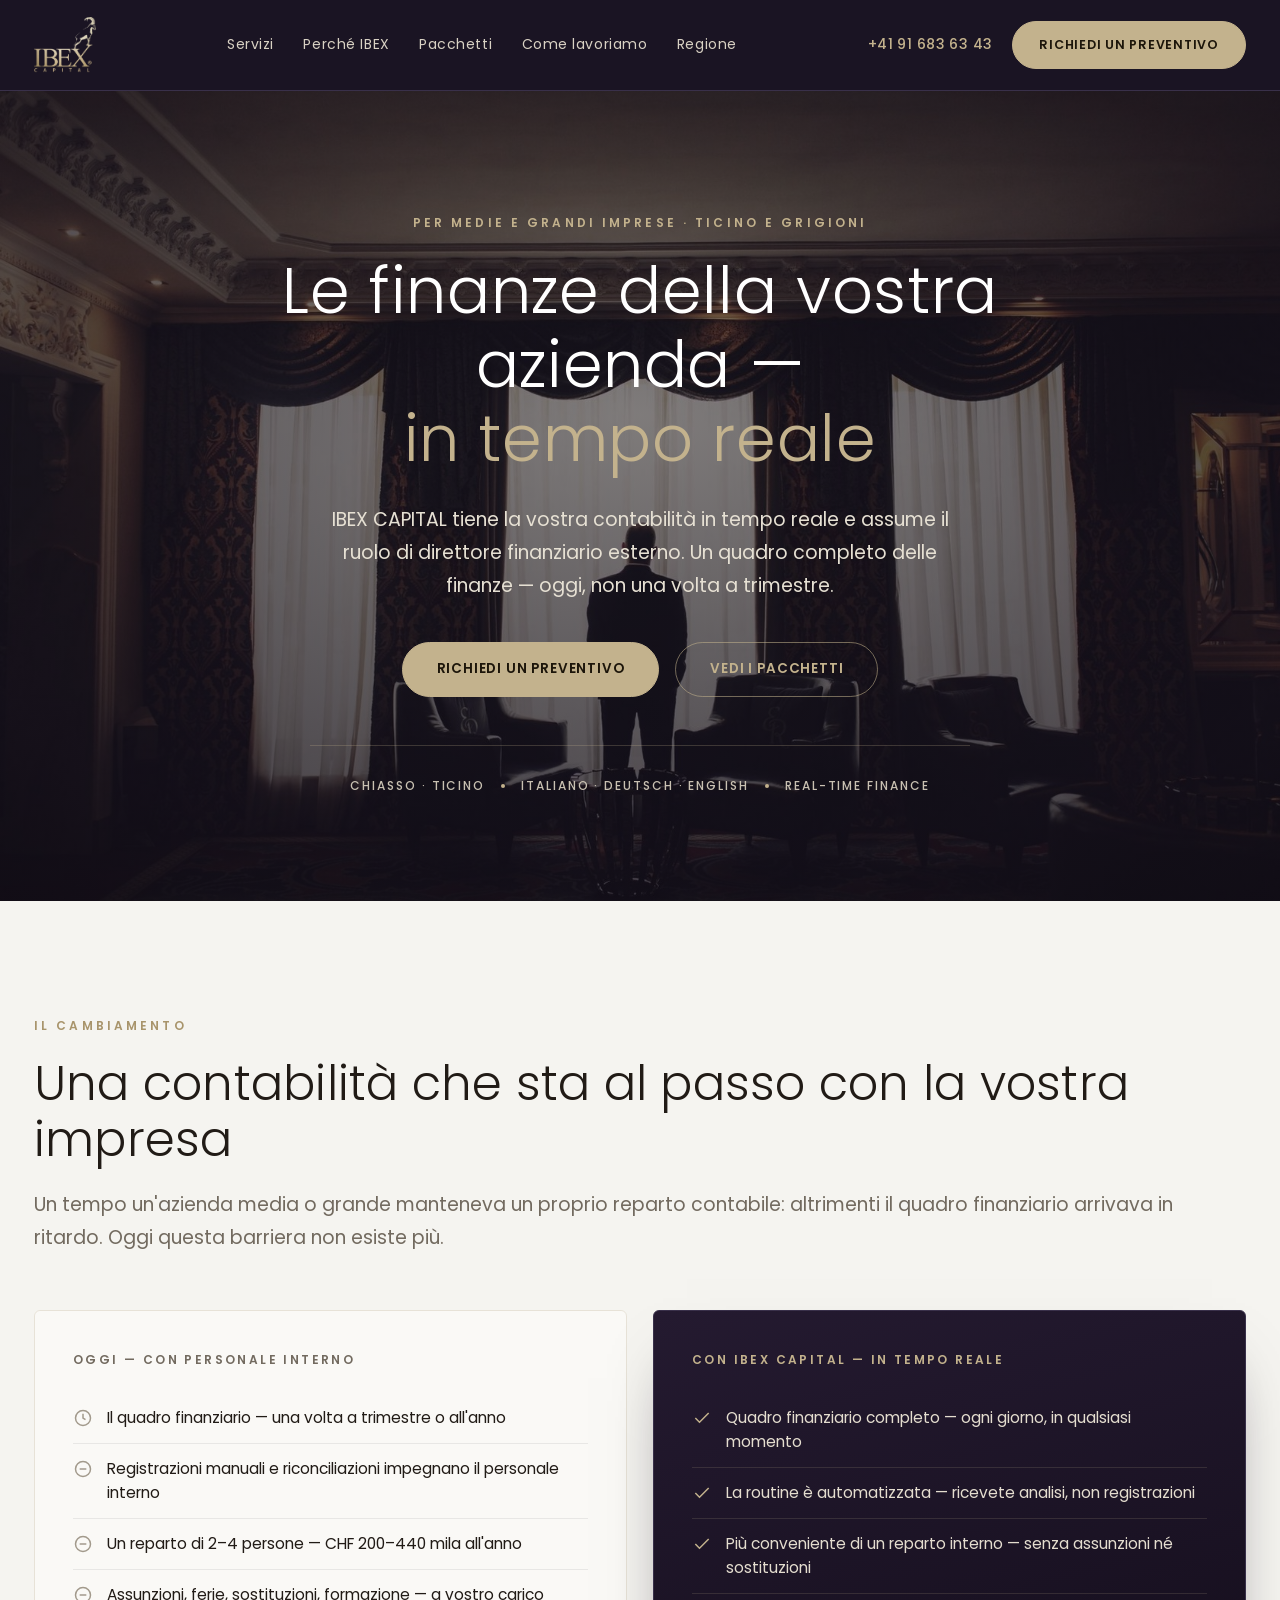
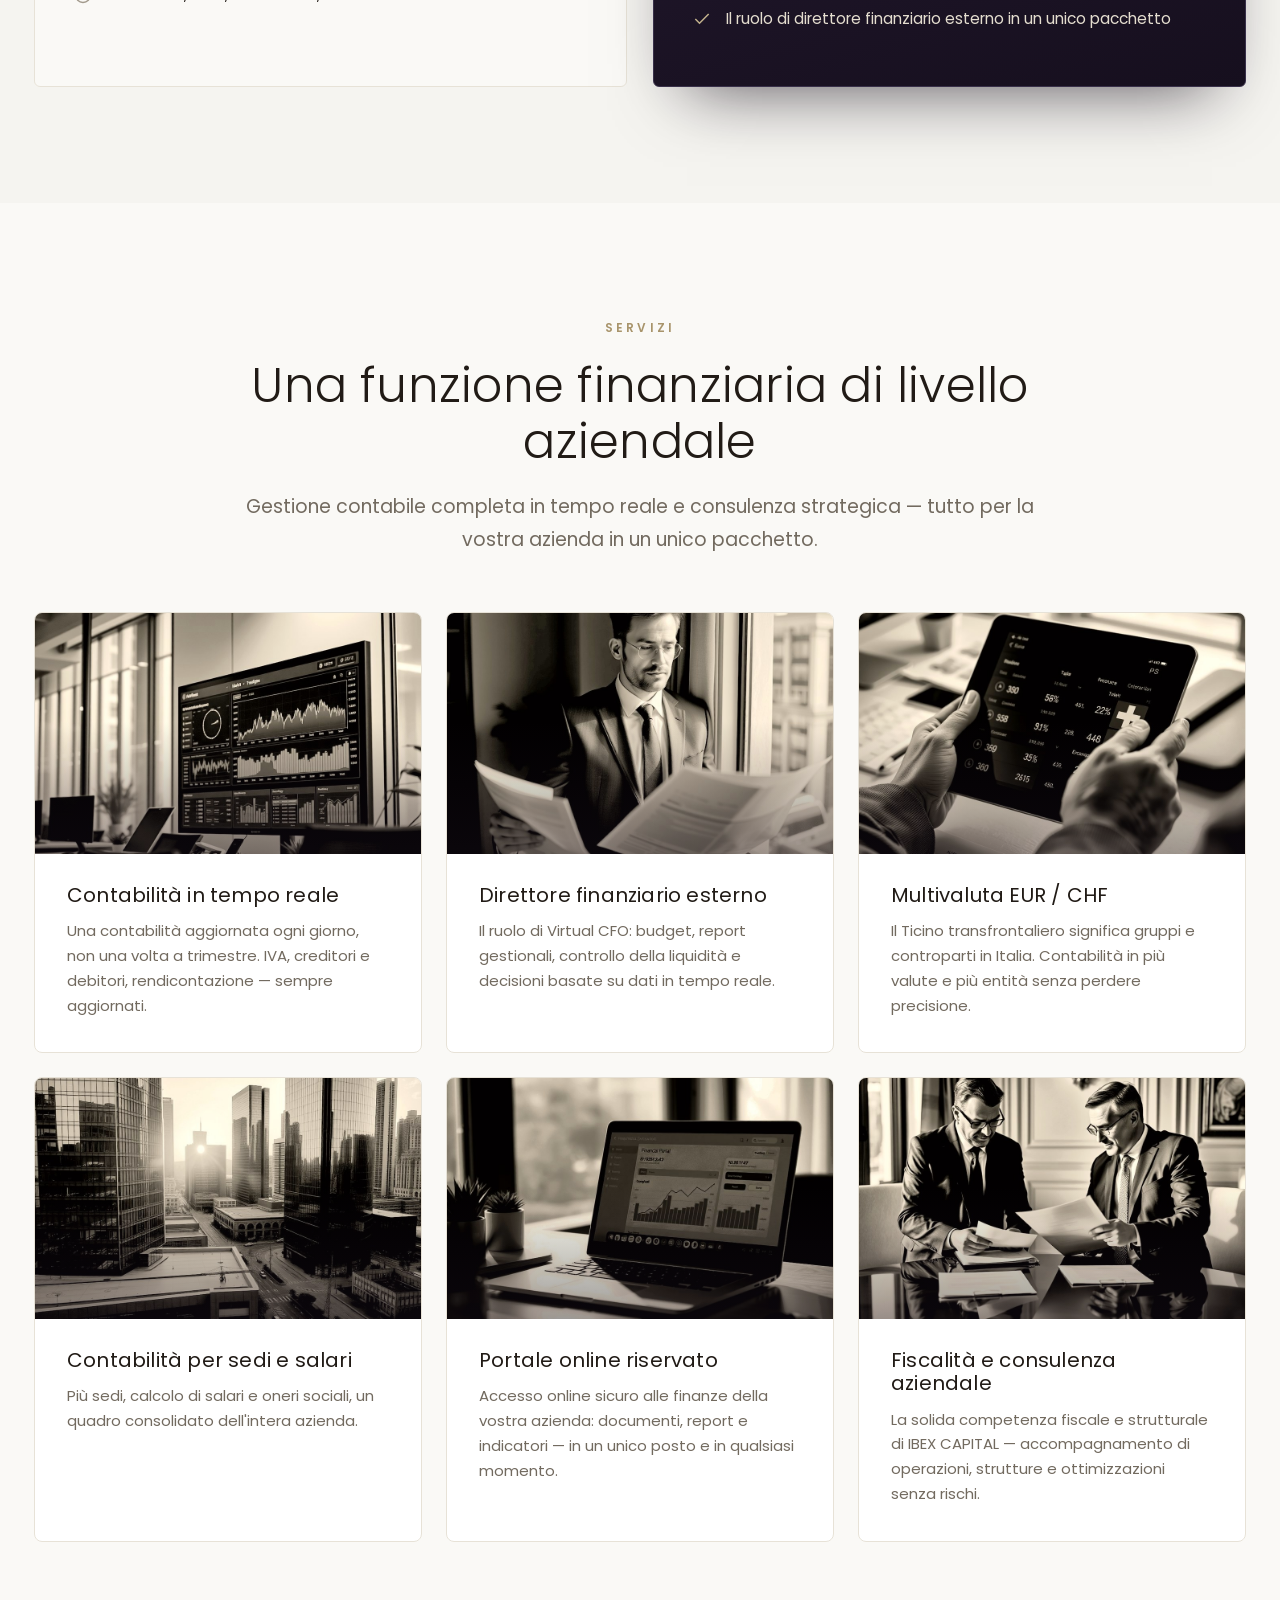
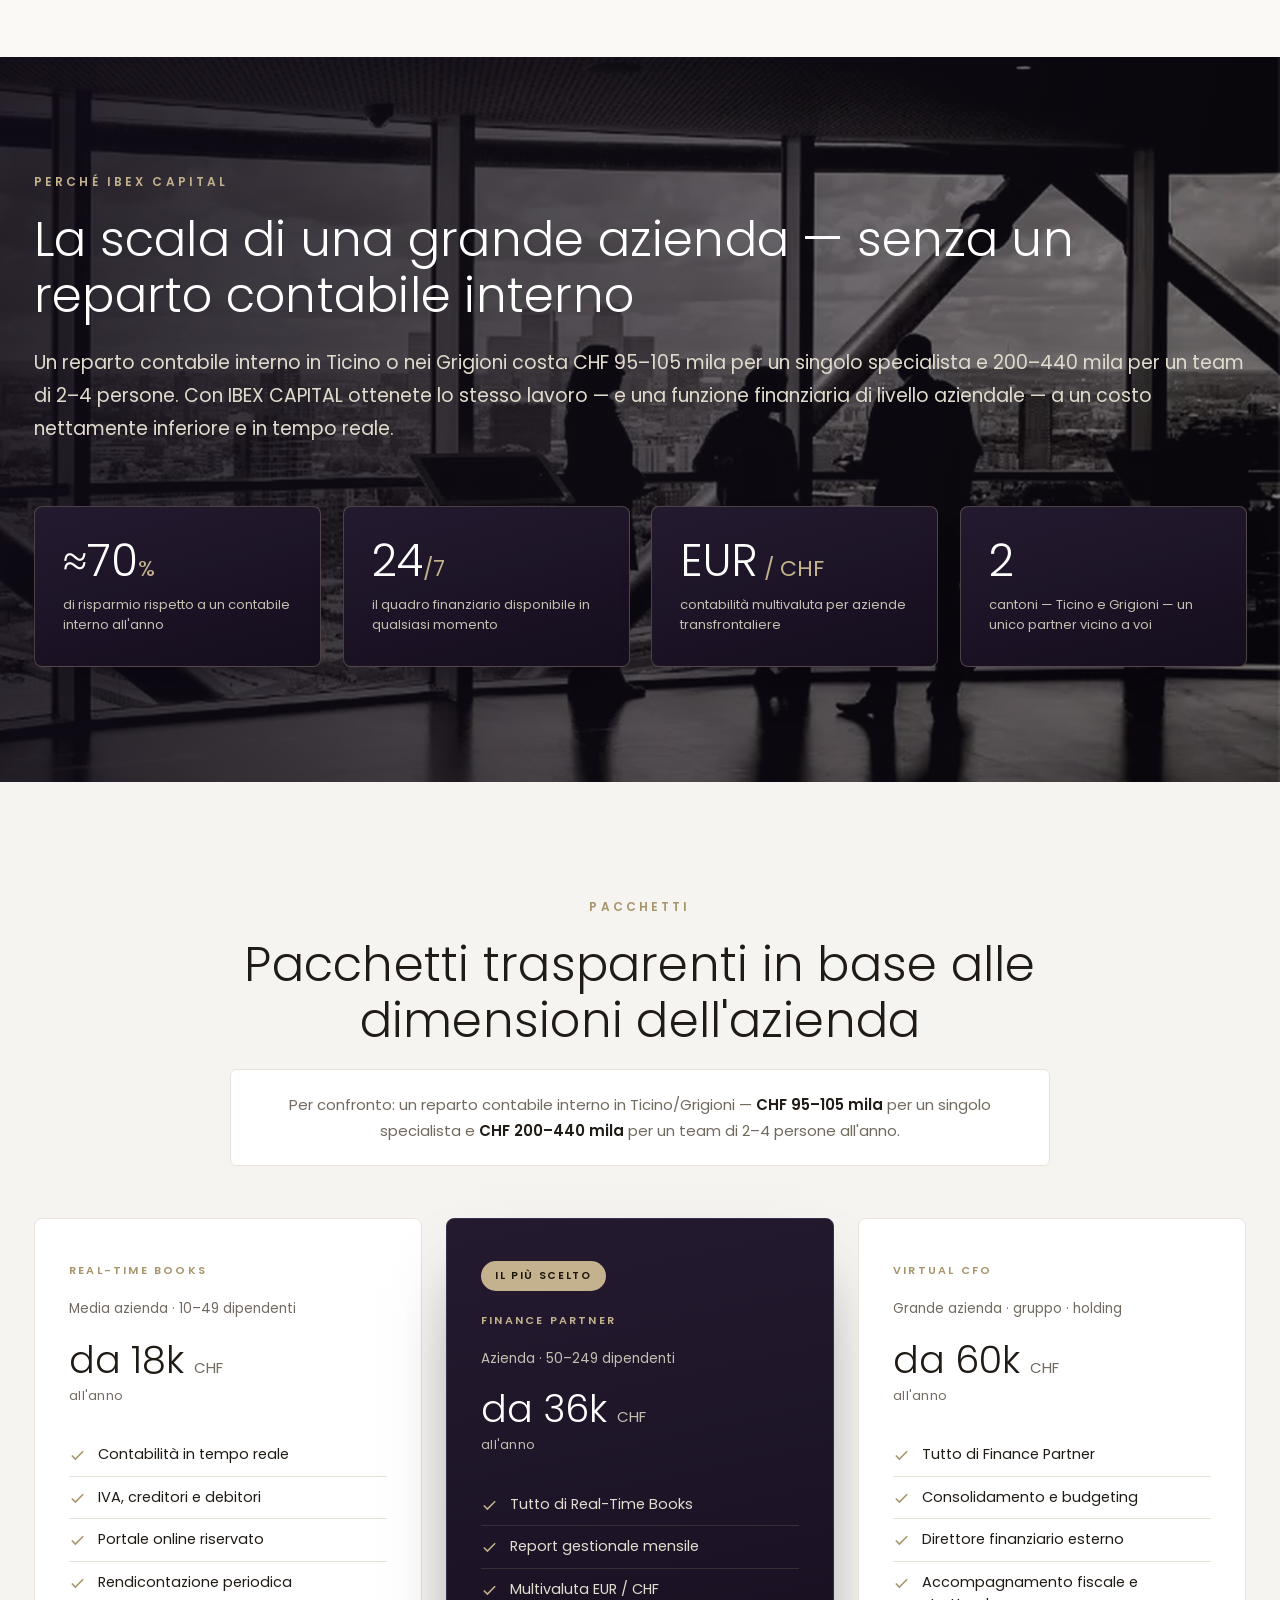
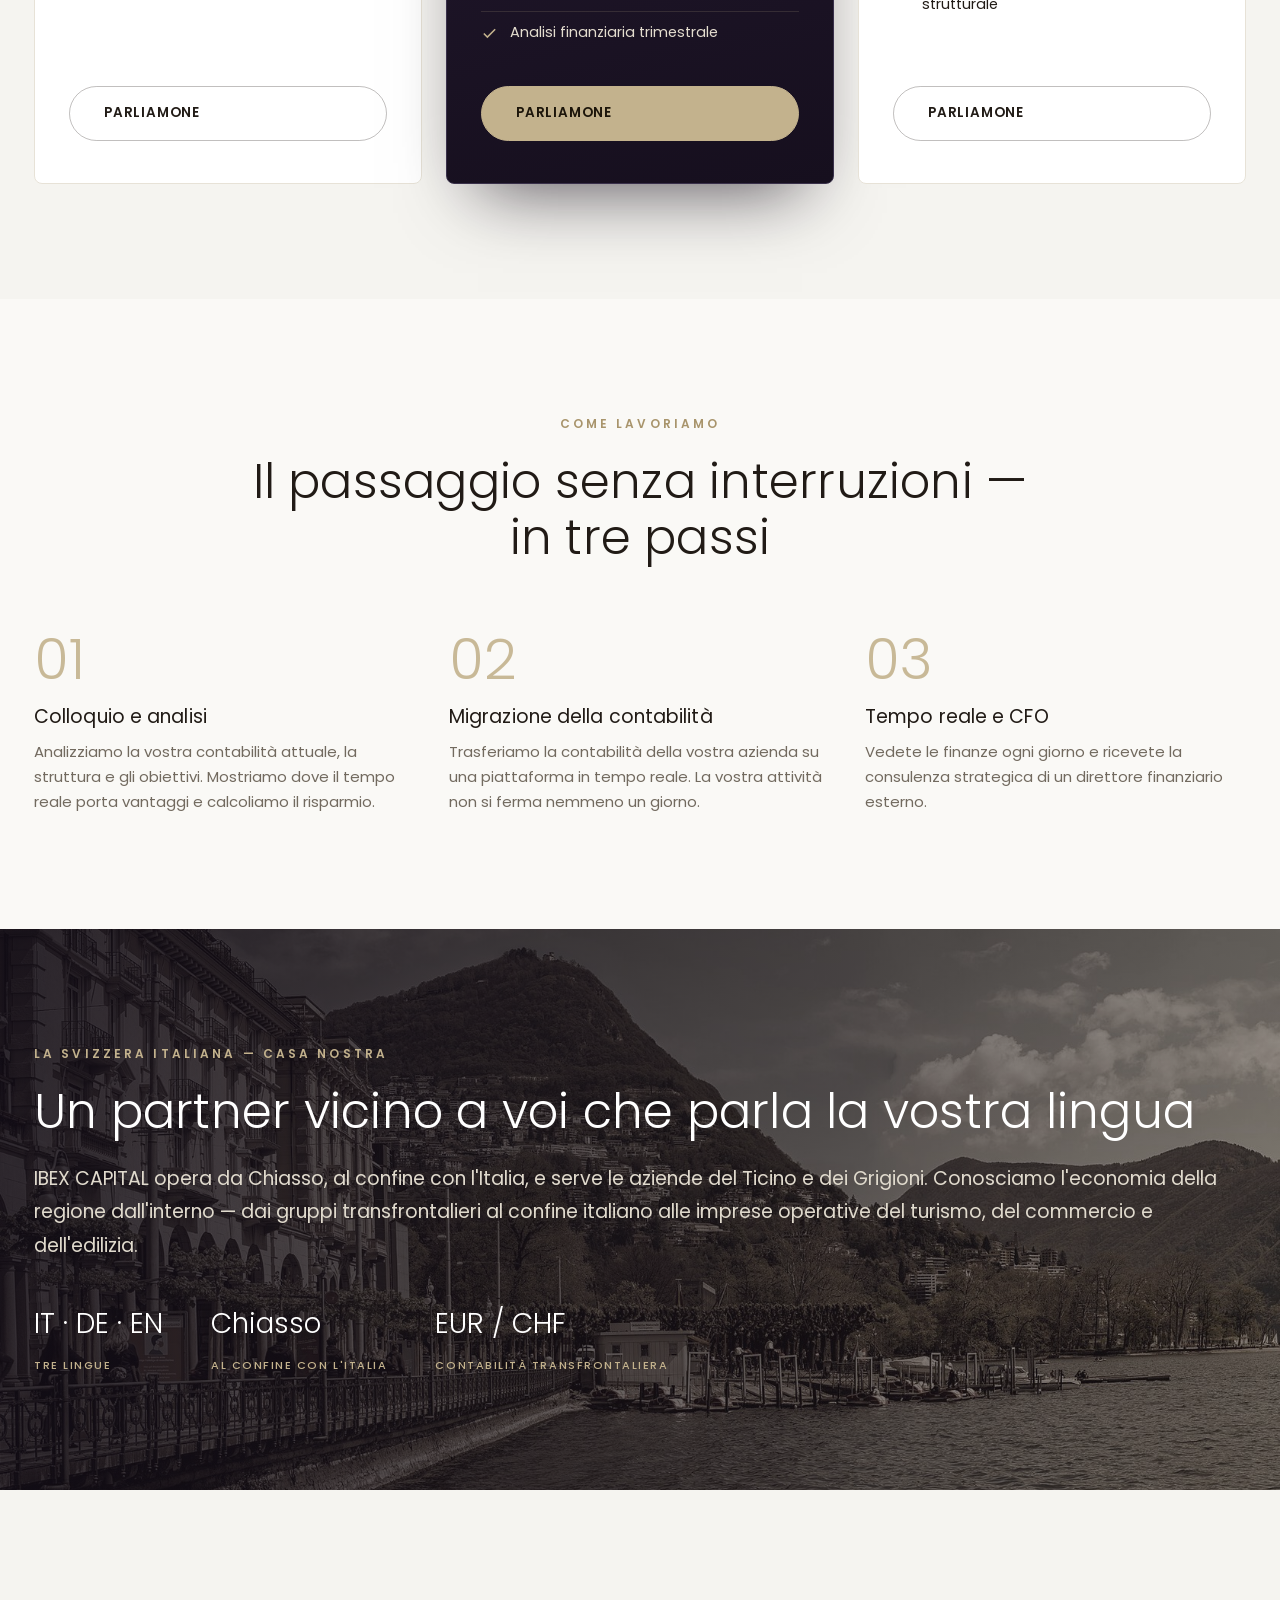
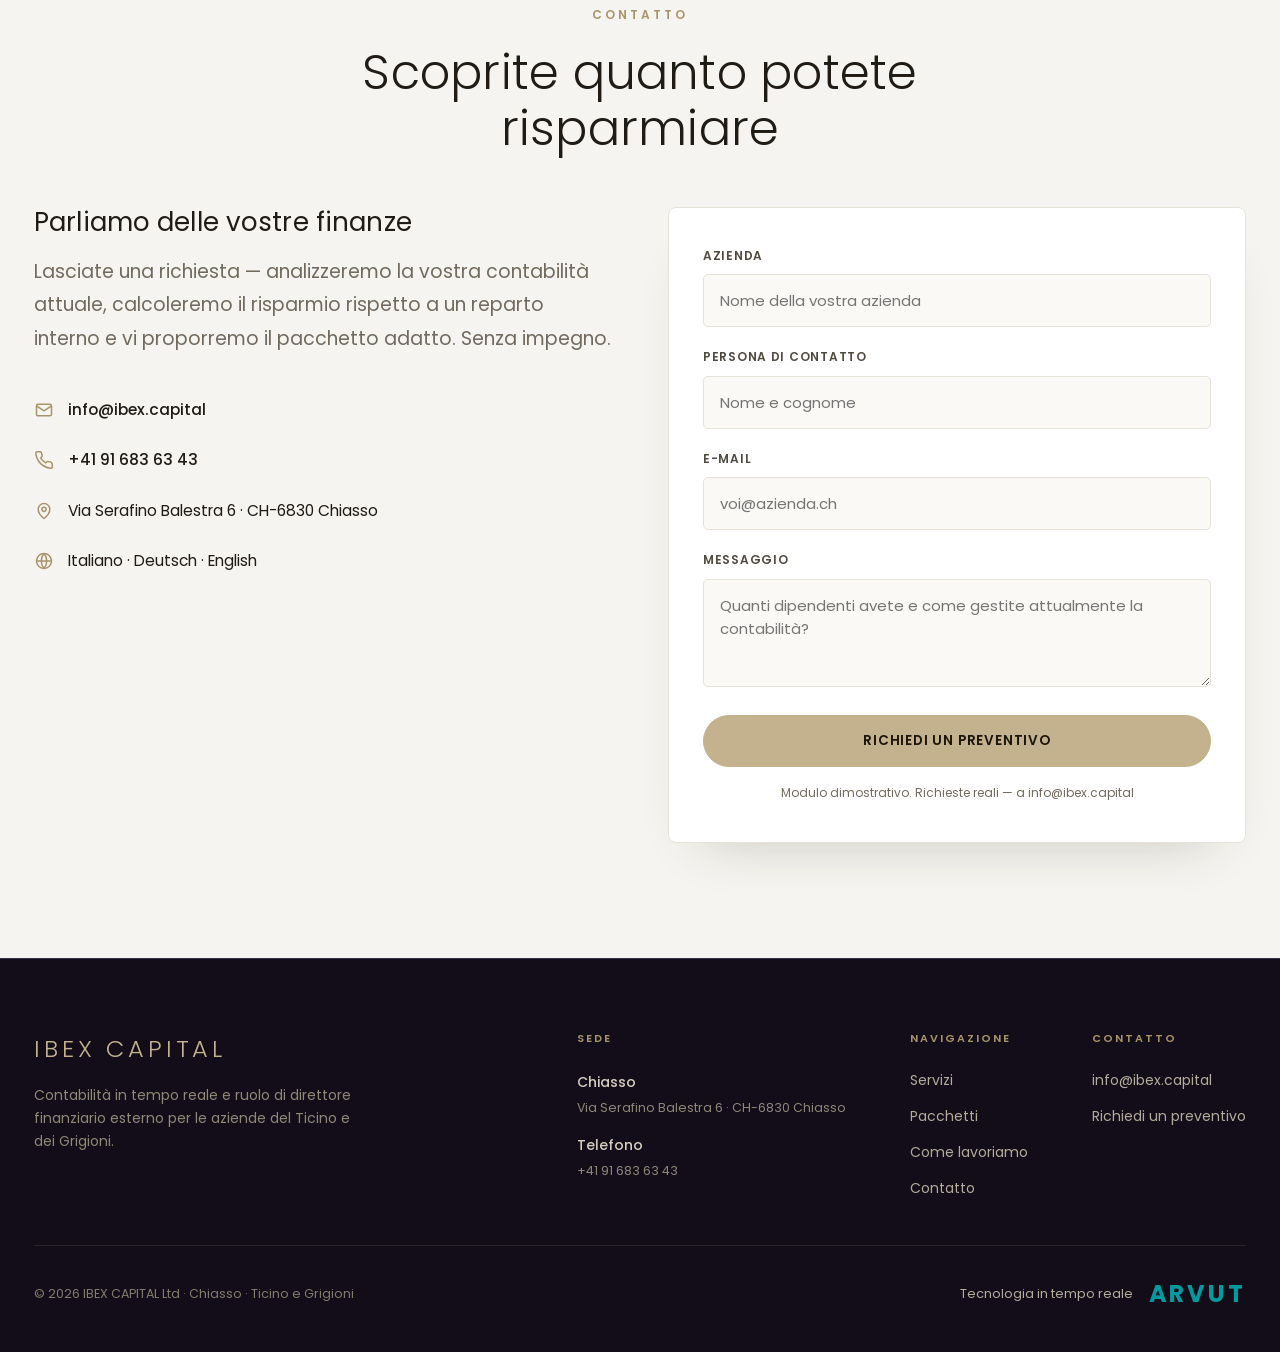
==== index-it.html @ e1a38ab7 "Solid aubergine stat cards; Italian version (Poppins) as production root" ====
<!DOCTYPE html>
<html lang="it">
<head>
<meta charset="UTF-8">
<meta name="viewport" content="width=device-width, initial-scale=1">
<title>IBEX CAPITAL — Le finanze della vostra azienda in tempo reale · Ticino e Grigioni</title>
<meta name="description" content="IBEX CAPITAL tiene la contabilità della vostra azienda in tempo reale e assume il ruolo di direttore finanziario esterno. Chiasso · Ticino e Grigioni.">
<link rel="stylesheet" href="fonts/fonts.css">
<style>
:root{
  --dark:#1a1423; --dark2:#120d18; --panel:#241a30;
  --gold:#c3b28d; --gold-lt:#dccbaa; --gold-dk:#a8946b;
  --cream:#f5f4f0; --paper:#faf9f6; --white:#ffffff;
  --ink:#211b16; --muted:#726a5f; --line:#e7e2d7; --line-dk:#39304a;
  --arvut:#009b9f;
  --sans:'Poppins',-apple-system,BlinkMacSystemFont,'Segoe UI',sans-serif;
  --head:'Poppins',Georgia,serif;
}
*{box-sizing:border-box;}
html{scroll-behavior:smooth;}
body{margin:0;font-family:var(--sans);color:var(--ink);background:var(--white);
  font-size:17px;line-height:1.7;font-weight:400;-webkit-font-smoothing:antialiased;text-rendering:optimizeLegibility;}
h1,h2,h3{font-family:var(--head);font-weight:300;line-height:1.16;margin:0;letter-spacing:.005em;}
p{margin:0;}
a{color:inherit;text-decoration:none;}
img,svg{display:block;max-width:100%;}
.wrap{max-width:1320px;margin:0 auto;padding:0 clamp(18px,3.2vw,34px);}
.eyebrow{font-family:var(--sans);font-weight:600;font-size:12px;letter-spacing:.26em;
  text-transform:uppercase;color:var(--gold-dk);margin-bottom:20px;}
.eyebrow.light{color:var(--gold);}
.lead{font-size:clamp(16.5px,2vw,19px);color:var(--muted);line-height:1.75;font-weight:400;}
section{position:relative;}
.sec{padding:clamp(66px,9vw,124px) 0;}

/* buttons — pill, gold */
.btn{display:inline-flex;align-items:center;gap:9px;font-family:var(--sans);font-weight:600;
  font-size:13.5px;letter-spacing:.06em;text-transform:uppercase;padding:15px 34px;border-radius:999px;
  transition:transform .25s,background .25s,color .25s,border-color .25s;cursor:pointer;
  border:1px solid transparent;white-space:nowrap;}
.btn-gold{background:var(--gold);color:#1c150a;border-color:var(--gold);}
.btn-gold:hover{background:var(--gold-lt);border-color:var(--gold-lt);color:#1c150a;transform:translateY(-2px);}
.btn-ghost{background:transparent;color:var(--gold);border-color:rgba(195,178,141,.55);}
.btn-ghost:hover{background:rgba(195,178,141,.12);border-color:var(--gold);color:var(--gold-lt);}
.btn-out{background:transparent;color:var(--ink);border-color:rgba(33,27,22,.28);}
.btn-out:hover{background:var(--ink);color:var(--gold-lt);border-color:var(--ink);transform:translateY(-2px);}

/* ── nav (dark) ── */
.nav{background:var(--dark);position:sticky;top:0;z-index:40;border-bottom:1px solid var(--line-dk);}
.nav-in{height:90px;display:flex;align-items:center;justify-content:space-between;gap:24px;}
.brandlogo{display:flex;align-items:center;gap:14px;}
.brandlogo img{height:56px;width:auto;}
.navlinks{display:flex;align-items:center;gap:clamp(16px,2.3vw,34px);}
.navlinks a{color:#d9d2c4;font-weight:400;font-size:14px;letter-spacing:.04em;transition:color .2s;}
.navlinks a:hover{color:var(--gold);}
.nav-right{display:flex;align-items:center;gap:20px;}
.nav-phone{color:var(--gold);font-size:14px;font-weight:500;letter-spacing:.03em;white-space:nowrap;}
.cta-nav{padding:12px 26px;font-size:12.5px;}

/* ── hero ── */
.hero{position:relative;min-height:calc(100svh - 90px);display:flex;align-items:center;
  overflow:hidden;background:var(--dark);padding:12vh 0 10vh;text-align:center;}
.hero .bg{position:absolute;inset:0;width:100%;height:100%;object-fit:cover;object-position:50% 42%;}
.hero .veil{position:absolute;inset:0;
  background:radial-gradient(120% 100% at 50% 40%,rgba(18,13,24,.5) 0%,rgba(18,13,24,.74) 55%,rgba(12,9,16,.9) 100%);}
.hero .wrap{position:relative;z-index:2;width:100%;}
.hero-in{max-width:820px;margin:0 auto;color:#fff;}
.hero h1{font-size:clamp(34px,5.8vw,64px);color:#fff;margin-bottom:26px;font-weight:300;letter-spacing:.01em;}
.hero h1 em{font-style:normal;color:var(--gold);}
.hero .lead{color:#e6e0d3;max-width:640px;margin:0 auto 40px;font-size:clamp(16px,1.9vw,19px);}
.hero-cta{display:flex;gap:16px;flex-wrap:wrap;margin-bottom:48px;justify-content:center;}
.trust{display:flex;align-items:center;justify-content:center;gap:16px;flex-wrap:wrap;
  padding-top:30px;border-top:1px solid rgba(195,178,141,.24);max-width:660px;margin:0 auto;}
.trust span{font-size:12px;letter-spacing:.16em;text-transform:uppercase;color:#c9c1b2;font-weight:500;}
.trust .dot{width:4px;height:4px;border-radius:50%;background:var(--gold);}

/* ── section heading ── */
.shead{max-width:none;margin-bottom:14px;}
.shead h2{font-size:clamp(28px,4.2vw,48px);margin-bottom:20px;}
.shead .lead{max-width:none;}
.center{max-width:820px;margin-left:auto;margin-right:auto;text-align:center;}

/* ── shift ── */
.bg-cream{background:var(--cream);}
.shift-grid{display:grid;grid-template-columns:1fr 1fr;gap:26px;margin-top:56px;}
.shift-card{padding:42px 38px;border-radius:6px;border:1px solid var(--line);background:var(--white);}
.shift-card.now{background:var(--paper);}
.shift-card.ibx{background:linear-gradient(165deg,#241a30,#160f1e);border:1px solid var(--line-dk);color:#fff;
  box-shadow:0 34px 66px -34px rgba(15,9,22,.7);}
.shift-card h3{font-size:12px;font-family:var(--sans);font-weight:600;letter-spacing:.2em;
  text-transform:uppercase;margin-bottom:26px;}
.shift-card.now h3{color:var(--muted);}
.shift-card.ibx h3{color:var(--gold);}
.shift-list{list-style:none;padding:0;margin:0;}
.shift-list li{display:flex;gap:14px;padding:13px 0;font-size:15.5px;line-height:1.55;align-items:flex-start;font-weight:400;}
.shift-list li+li{border-top:1px solid rgba(0,0,0,.07);}
.shift-card.ibx .shift-list li+li{border-top:1px solid rgba(195,178,141,.16);}
.shift-card.ibx li{color:#e4ddcf;}
.ic{flex:none;width:20px;height:20px;margin-top:2px;}

/* ── services ── */
.bg-paper{background:var(--paper);}
.svc-grid{display:grid;grid-template-columns:repeat(3,1fr);gap:24px;margin-top:56px;}
.svc{background:#fff;border:1px solid var(--line);border-radius:8px;overflow:hidden;
  transition:transform .35s,box-shadow .35s,border-color .35s;}
.svc:hover{transform:translateY(-6px);box-shadow:0 28px 54px -30px rgba(60,48,30,.32);border-color:var(--gold);}
.svc-img{position:relative;aspect-ratio:16/10;overflow:hidden;}
.svc-img img{width:100%;height:100%;object-fit:cover;transition:transform .55s ease;}
.svc:hover .svc-img img{transform:scale(1.05);}
.svc-img::after{content:"";position:absolute;inset:0;
  background:linear-gradient(180deg,rgba(22,15,26,0) 45%,rgba(22,15,26,.42));}
.svc-body{padding:30px 32px 34px;}
.svc h3{font-size:20px;margin-bottom:12px;font-weight:400;letter-spacing:.01em;}
.svc p{font-size:15px;color:var(--muted);line-height:1.65;}

/* ── dark photo band ── */
.bgblock{position:relative;color:#fff;overflow:hidden;background:var(--dark);}
.bgblock .bgimg{position:absolute;inset:0;width:100%;height:100%;object-fit:cover;}
.bgblock .veil{position:absolute;inset:0;}
.bgblock .wrap{position:relative;z-index:2;}
.bgblock h2{color:#fff;font-size:clamp(28px,4.2vw,48px);max-width:none;margin-bottom:22px;font-weight:300;}
.bgblock .lead{color:#e0dacd;max-width:none;}
.band-veil{background:linear-gradient(105deg,rgba(16,11,22,.9) 0%,rgba(18,13,24,.72) 44%,rgba(20,14,28,.4) 100%);}
.ticino-veil{background:linear-gradient(105deg,rgba(16,11,22,.86) 0%,rgba(18,13,24,.6) 48%,rgba(20,14,28,.3) 100%);}
.stats{display:grid;grid-template-columns:repeat(4,1fr);gap:22px;margin-top:60px;}
.stat{padding:32px 28px;border-radius:8px;background:linear-gradient(165deg,#241a30,#150e1d);
  border:1px solid rgba(195,178,141,.3);box-shadow:0 26px 50px -30px rgba(8,4,14,.85);}
.stat .n{font-family:var(--head);font-weight:300;font-size:clamp(30px,3.6vw,44px);color:#fff;
  line-height:1;margin-bottom:12px;}
.stat .n small{font-size:.5em;color:var(--gold);font-weight:400;}
.stat .t{font-size:13px;color:#c6bfb1;line-height:1.5;}

/* ── pricing ── */
.price-anchor{max-width:820px;margin:0 auto 52px;text-align:center;font-size:15px;color:var(--muted);
  background:#fff;border:1px solid var(--line);border-radius:6px;padding:22px 30px;}
.price-anchor b{color:var(--ink);font-weight:600;}
.price-grid{display:grid;grid-template-columns:repeat(3,1fr);gap:24px;}
.tier{background:#fff;border:1px solid var(--line);border-radius:8px;padding:42px 34px;display:flex;
  flex-direction:column;transition:transform .35s,box-shadow .35s;}
.tier:hover{transform:translateY(-6px);box-shadow:0 32px 60px -32px rgba(60,48,30,.34);}
.tier.feat{background:linear-gradient(168deg,#241a30,#160f1e);color:#fff;border:1px solid var(--line-dk);
  box-shadow:0 36px 70px -32px rgba(15,9,22,.7);}
.tier .tag{font-family:var(--sans);font-weight:600;font-size:11px;letter-spacing:.2em;text-transform:uppercase;
  color:var(--gold-dk);margin-bottom:18px;}
.tier.feat .tag{color:var(--gold);}
.tier .who{font-size:13.5px;color:var(--muted);margin-bottom:20px;}
.tier.feat .who{color:#c6bfb1;}
.tier .price{font-family:var(--head);font-weight:300;font-size:38px;line-height:1;margin-bottom:6px;}
.tier .price small{font-size:15px;color:var(--muted);font-weight:400;}
.tier.feat .price small{color:#c6bfb1;}
.tier .per{font-size:12.5px;color:var(--muted);margin-bottom:28px;letter-spacing:.02em;}
.tier.feat .per{color:#c6bfb1;}
.tier ul{list-style:none;padding:0;margin:0 0 32px;flex:1;}
.tier li{display:flex;gap:12px;font-size:14.5px;padding:10px 0;line-height:1.5;align-items:flex-start;
  border-top:1px solid var(--line);font-weight:400;}
.tier.feat li{border-top:1px solid rgba(195,178,141,.16);color:#e4ddcf;}
.tier li:first-child{border-top:none;}
.tier .chk{flex:none;width:17px;height:17px;margin-top:3px;color:var(--gold-dk);}
.tier.feat .chk{color:var(--gold);}
.ribbon{display:inline-block;align-self:flex-start;font-size:10.5px;font-weight:600;letter-spacing:.16em;
  text-transform:uppercase;background:var(--gold);color:#1c150a;padding:6px 14px;border-radius:999px;margin-bottom:20px;}

/* ── steps ── */
.steps{display:grid;grid-template-columns:repeat(3,1fr);gap:34px;margin-top:56px;}
.step{position:relative;padding-top:10px;}
.step .num{font-family:var(--head);font-weight:300;font-size:56px;color:var(--gold);line-height:1;margin-bottom:18px;opacity:.9;}
.step h3{font-size:19px;margin-bottom:12px;font-weight:400;}
.step p{font-size:15px;color:var(--muted);line-height:1.65;}

/* ── region marks ── */
.pmarks{display:flex;gap:48px;margin-top:38px;flex-wrap:wrap;}
.pmarks div{font-family:var(--head);font-weight:300;font-size:28px;color:#fff;}
.pmarks span{display:block;font-family:var(--sans);font-size:11px;font-weight:500;color:var(--gold);
  letter-spacing:.14em;text-transform:uppercase;margin-top:8px;}

/* ── contact ── */
.contact-grid{display:grid;grid-template-columns:1fr 1fr;gap:56px;margin-top:50px;}
.contact-info h3{font-size:26px;margin-bottom:18px;font-weight:400;}
.contact-info .lead{margin-bottom:30px;}
.cline{display:flex;gap:14px;align-items:center;padding:12px 0;font-size:15.5px;}
.cline svg{width:20px;height:20px;stroke:var(--gold-dk);flex:none;}
.cline a{font-weight:500;}
form{background:#fff;border:1px solid var(--line);border-radius:8px;padding:38px 34px;
  box-shadow:0 26px 54px -36px rgba(60,48,30,.3);}
.field{margin-bottom:20px;}
label{display:block;font-size:12px;font-weight:600;color:#514a40;margin-bottom:8px;letter-spacing:.06em;text-transform:uppercase;}
input,textarea{width:100%;font-family:var(--sans);font-size:15px;padding:14px 16px;border:1px solid var(--line);
  border-radius:5px;background:var(--paper);color:var(--ink);transition:border-color .2s,background .2s;}
input:focus,textarea:focus{outline:none;border-color:var(--gold);background:#fff;}
textarea{resize:vertical;min-height:108px;}
form .btn{width:100%;justify-content:center;}
.formnote{font-size:12px;color:var(--muted);margin-top:16px;text-align:center;}

/* ── footer ── */
footer{background:var(--dark2);color:#a79f90;padding:70px 0 38px;border-top:1px solid var(--line-dk);}
.foot-top{display:flex;justify-content:space-between;gap:44px;flex-wrap:wrap;
  padding-bottom:38px;border-bottom:1px solid rgba(195,178,141,.14);}
.foot-brand .wm{font-family:var(--head);font-weight:300;font-size:24px;color:var(--gold);letter-spacing:.16em;}
.foot-brand p{font-size:14px;color:#8f8879;margin-top:14px;max-width:340px;line-height:1.65;}
.foot-links{display:flex;gap:64px;flex-wrap:wrap;}
.foot-col h4{font-family:var(--sans);font-size:11px;letter-spacing:.18em;text-transform:uppercase;
  color:var(--gold-dk);margin:0 0 16px;font-weight:600;}
.foot-col a{display:block;font-size:14px;color:#b3ab9c;padding:6px 0;transition:color .2s;}
.foot-col a:hover{color:var(--gold);}
.foot-offices .foff{padding:8px 0;}
.foot-offices .foff b{display:block;color:#d6cfc0;font-size:14px;font-weight:500;}
.foot-offices .foff span{display:block;color:#8f8879;font-size:12.5px;margin-top:2px;}
.foot-bot{display:flex;justify-content:space-between;gap:18px 30px;flex-wrap:wrap;align-items:center;padding-top:28px;}
.foot-bot .copy{font-size:12.5px;color:#847d6f;}
.foot-credit{display:flex;align-items:center;gap:16px;}
.foot-credit .lbl{font-size:13px;color:#b3ab9c;}
.foot-credit .arvut-wm{font-family:var(--sans);font-weight:700;font-size:24px;color:var(--arvut);
  letter-spacing:.12em;}

/* ── reveal ── */
.reveal{opacity:0;transform:translateY(26px);
  transition:opacity .8s cubic-bezier(.22,.61,.36,1),transform .8s cubic-bezier(.22,.61,.36,1);
  will-change:opacity,transform;}
.reveal.in{opacity:1;transform:none;}
@media(prefers-reduced-motion:reduce){*{animation:none!important;transition:none!important;}.reveal{opacity:1;transform:none;}}

/* ── responsive ── */
@media(max-width:980px){
  .svc-grid,.price-grid,.steps,.stats{grid-template-columns:1fr 1fr;}
  .contact-grid{grid-template-columns:1fr;gap:38px;}
  .stats{gap:16px;}
}
@media(max-width:760px){
  .navlinks,.nav-phone{display:none;}
  .shift-grid,.svc-grid,.price-grid,.steps,.stats{grid-template-columns:1fr;}
  .hero{padding:9vh 0 10vh;min-height:auto;}
  .pmarks{gap:30px;}
  .tier.feat{order:-1;}
  .brandlogo img{height:48px;}
}
</style>
</head>
<body>

<!-- NAV -->
<header class="nav" id="top">
  <div class="wrap nav-in">
    <a href="#top" class="brandlogo"><img src="assets/ibex-logo.png" alt="IBEX CAPITAL"></a>
    <nav class="navlinks">
      <a href="#servizi">Servizi</a>
      <a href="#perche">Perché IBEX</a>
      <a href="#tariffe">Pacchetti</a>
      <a href="#come">Come lavoriamo</a>
      <a href="#regione">Regione</a>
    </nav>
    <div class="nav-right">
      <span class="nav-phone">+41 91 683 63 43</span>
      <a href="#contatto" class="btn btn-gold cta-nav">Richiedi un preventivo</a>
    </div>
  </div>
</header>

<!-- HERO -->
<section class="hero">
  <img class="bg" src="assets/hero.jpg?v=1" alt="IBEX CAPITAL — Chiasso">
  <div class="veil"></div>
  <div class="wrap">
    <div class="hero-in">
      <p class="eyebrow light">Per medie e grandi imprese · Ticino e Grigioni</p>
      <h1>Le finanze della vostra azienda —<br><em>in tempo reale</em></h1>
      <p class="lead">IBEX CAPITAL tiene la vostra contabilità in tempo reale e assume il ruolo di direttore finanziario esterno. Un quadro completo delle finanze — oggi, non una volta a trimestre.</p>
      <div class="hero-cta">
        <a href="#contatto" class="btn btn-gold">Richiedi un preventivo</a>
        <a href="#tariffe" class="btn btn-ghost">Vedi i pacchetti</a>
      </div>
      <div class="trust">
        <span>Chiasso · Ticino</span><i class="dot"></i>
        <span>Italiano · Deutsch · English</span><i class="dot"></i>
        <span>Real-Time Finance</span>
      </div>
    </div>
  </div>
</section>

<!-- SHIFT -->
<section class="sec bg-cream" id="cambiamento">
  <div class="wrap">
    <div class="shead reveal">
      <p class="eyebrow">Il cambiamento</p>
      <h2>Una contabilità che sta al passo con la vostra impresa</h2>
      <p class="lead">Un tempo un'azienda media o grande manteneva un proprio reparto contabile: altrimenti il quadro finanziario arrivava in ritardo. Oggi questa barriera non esiste più.</p>
    </div>
    <div class="shift-grid">
      <div class="shift-card now reveal">
        <h3>Oggi — con personale interno</h3>
        <ul class="shift-list">
          <li><svg class="ic" viewBox="0 0 24 24" fill="none" stroke="#a29a8c" stroke-width="1.8"><circle cx="12" cy="12" r="9"/><path d="M12 7v5l3 2"/></svg>Il quadro finanziario — una volta a trimestre o all'anno</li>
          <li><svg class="ic" viewBox="0 0 24 24" fill="none" stroke="#a29a8c" stroke-width="1.8"><circle cx="12" cy="12" r="9"/><path d="M8 12h8"/></svg>Registrazioni manuali e riconciliazioni impegnano il personale interno</li>
          <li><svg class="ic" viewBox="0 0 24 24" fill="none" stroke="#a29a8c" stroke-width="1.8"><circle cx="12" cy="12" r="9"/><path d="M8 12h8"/></svg>Un reparto di 2–4 persone — CHF 200–440 mila all'anno</li>
          <li><svg class="ic" viewBox="0 0 24 24" fill="none" stroke="#a29a8c" stroke-width="1.8"><circle cx="12" cy="12" r="9"/><path d="M8 12h8"/></svg>Assunzioni, ferie, sostituzioni, formazione — a vostro carico</li>
        </ul>
      </div>
      <div class="shift-card ibx reveal">
        <h3>Con IBEX CAPITAL — in tempo reale</h3>
        <ul class="shift-list">
          <li><svg class="ic" viewBox="0 0 24 24" fill="none" stroke="#c3b28d" stroke-width="1.8"><path d="M20 6 9 17l-5-5"/></svg>Quadro finanziario completo — ogni giorno, in qualsiasi momento</li>
          <li><svg class="ic" viewBox="0 0 24 24" fill="none" stroke="#c3b28d" stroke-width="1.8"><path d="M20 6 9 17l-5-5"/></svg>La routine è automatizzata — ricevete analisi, non registrazioni</li>
          <li><svg class="ic" viewBox="0 0 24 24" fill="none" stroke="#c3b28d" stroke-width="1.8"><path d="M20 6 9 17l-5-5"/></svg>Più conveniente di un reparto interno — senza assunzioni né sostituzioni</li>
          <li><svg class="ic" viewBox="0 0 24 24" fill="none" stroke="#c3b28d" stroke-width="1.8"><path d="M20 6 9 17l-5-5"/></svg>Il ruolo di direttore finanziario esterno in un unico pacchetto</li>
        </ul>
      </div>
    </div>
  </div>
</section>

<!-- SERVICES -->
<section class="sec bg-paper" id="servizi">
  <div class="wrap">
    <div class="shead center reveal">
      <p class="eyebrow">Servizi</p>
      <h2>Una funzione finanziaria di livello aziendale</h2>
      <p class="lead">Gestione contabile completa in tempo reale e consulenza strategica — tutto per la vostra azienda in un unico pacchetto.</p>
    </div>
    <div class="svc-grid">
      <div class="svc reveal">
        <div class="svc-img"><img src="assets/svc1.jpg?v=3" alt="Contabilità in tempo reale"></div>
        <div class="svc-body">
          <h3>Contabilità in tempo reale</h3>
          <p>Una contabilità aggiornata ogni giorno, non una volta a trimestre. IVA, creditori e debitori, rendicontazione — sempre aggiornati.</p>
        </div>
      </div>
      <div class="svc reveal">
        <div class="svc-img"><img src="assets/svc2.jpg?v=3" alt="Direttore finanziario esterno"></div>
        <div class="svc-body">
          <h3>Direttore finanziario esterno</h3>
          <p>Il ruolo di Virtual CFO: budget, report gestionali, controllo della liquidità e decisioni basate su dati in tempo reale.</p>
        </div>
      </div>
      <div class="svc reveal">
        <div class="svc-img"><img src="assets/svc3.jpg?v=3" alt="Multivaluta EUR / CHF"></div>
        <div class="svc-body">
          <h3>Multivaluta EUR / CHF</h3>
          <p>Il Ticino transfrontaliero significa gruppi e controparti in Italia. Contabilità in più valute e più entità senza perdere precisione.</p>
        </div>
      </div>
      <div class="svc reveal">
        <div class="svc-img"><img src="assets/svc4.jpg?v=3" alt="Contabilità per sedi e salari"></div>
        <div class="svc-body">
          <h3>Contabilità per sedi e salari</h3>
          <p>Più sedi, calcolo di salari e oneri sociali, un quadro consolidato dell'intera azienda.</p>
        </div>
      </div>
      <div class="svc reveal">
        <div class="svc-img"><img src="assets/svc5.jpg?v=3" alt="Portale online riservato"></div>
        <div class="svc-body">
          <h3>Portale online riservato</h3>
          <p>Accesso online sicuro alle finanze della vostra azienda: documenti, report e indicatori — in un unico posto e in qualsiasi momento.</p>
        </div>
      </div>
      <div class="svc reveal">
        <div class="svc-img"><img src="assets/svc6.jpg?v=3" alt="Fiscalità e consulenza aziendale"></div>
        <div class="svc-body">
          <h3>Fiscalità e consulenza aziendale</h3>
          <p>La solida competenza fiscale e strutturale di IBEX CAPITAL — accompagnamento di operazioni, strutture e ottimizzazioni senza rischi.</p>
        </div>
      </div>
    </div>
  </div>
</section>

<!-- ADVANTAGE BAND -->
<section class="sec bgblock" id="perche">
  <img class="bgimg" src="assets/city.jpg?v=1" alt="Panorama urbano">
  <div class="veil band-veil"></div>
  <div class="wrap">
    <div class="reveal">
      <p class="eyebrow light">Perché IBEX CAPITAL</p>
      <h2>La scala di una grande azienda — senza un reparto contabile interno</h2>
      <p class="lead">Un reparto contabile interno in Ticino o nei Grigioni costa CHF 95–105 mila per un singolo specialista e 200–440 mila per un team di 2–4 persone. Con IBEX CAPITAL ottenete lo stesso lavoro — e una funzione finanziaria di livello aziendale — a un costo nettamente inferiore e in tempo reale.</p>
    </div>
    <div class="stats">
      <div class="stat reveal"><div class="n">≈70<small>%</small></div><div class="t">di risparmio rispetto a un contabile interno all'anno</div></div>
      <div class="stat reveal"><div class="n">24<small>/7</small></div><div class="t">il quadro finanziario disponibile in qualsiasi momento</div></div>
      <div class="stat reveal"><div class="n">EUR<small> / CHF</small></div><div class="t">contabilità multivaluta per aziende transfrontaliere</div></div>
      <div class="stat reveal"><div class="n">2</div><div class="t">cantoni — Ticino e Grigioni — un unico partner vicino a voi</div></div>
    </div>
  </div>
</section>

<!-- PRICING -->
<section class="sec bg-cream" id="tariffe">
  <div class="wrap">
    <div class="shead center reveal">
      <p class="eyebrow">Pacchetti</p>
      <h2>Pacchetti trasparenti in base alle dimensioni dell'azienda</h2>
    </div>
    <p class="price-anchor reveal">Per confronto: un reparto contabile interno in Ticino/Grigioni — <b>CHF 95–105 mila</b> per un singolo specialista e <b>CHF 200–440 mila</b> per un team di 2–4 persone all'anno.</p>
    <div class="price-grid">
      <div class="tier reveal">
        <span class="tag">Real-Time Books</span>
        <p class="who">Media azienda · 10–49 dipendenti</p>
        <div class="price">da 18k <small>CHF</small></div>
        <p class="per">all'anno</p>
        <ul>
          <li><svg class="chk" viewBox="0 0 24 24" fill="none" stroke="currentColor" stroke-width="2.2"><path d="M20 6 9 17l-5-5"/></svg>Contabilità in tempo reale</li>
          <li><svg class="chk" viewBox="0 0 24 24" fill="none" stroke="currentColor" stroke-width="2.2"><path d="M20 6 9 17l-5-5"/></svg>IVA, creditori e debitori</li>
          <li><svg class="chk" viewBox="0 0 24 24" fill="none" stroke="currentColor" stroke-width="2.2"><path d="M20 6 9 17l-5-5"/></svg>Portale online riservato</li>
          <li><svg class="chk" viewBox="0 0 24 24" fill="none" stroke="currentColor" stroke-width="2.2"><path d="M20 6 9 17l-5-5"/></svg>Rendicontazione periodica</li>
        </ul>
        <a href="#contatto" class="btn btn-out">Parliamone</a>
      </div>
      <div class="tier feat reveal">
        <span class="ribbon">Il più scelto</span>
        <span class="tag">Finance Partner</span>
        <p class="who">Azienda · 50–249 dipendenti</p>
        <div class="price">da 36k <small>CHF</small></div>
        <p class="per">all'anno</p>
        <ul>
          <li><svg class="chk" viewBox="0 0 24 24" fill="none" stroke="currentColor" stroke-width="2.2"><path d="M20 6 9 17l-5-5"/></svg>Tutto di Real-Time Books</li>
          <li><svg class="chk" viewBox="0 0 24 24" fill="none" stroke="currentColor" stroke-width="2.2"><path d="M20 6 9 17l-5-5"/></svg>Report gestionale mensile</li>
          <li><svg class="chk" viewBox="0 0 24 24" fill="none" stroke="currentColor" stroke-width="2.2"><path d="M20 6 9 17l-5-5"/></svg>Multivaluta EUR / CHF</li>
          <li><svg class="chk" viewBox="0 0 24 24" fill="none" stroke="currentColor" stroke-width="2.2"><path d="M20 6 9 17l-5-5"/></svg>Analisi finanziaria trimestrale</li>
        </ul>
        <a href="#contatto" class="btn btn-gold">Parliamone</a>
      </div>
      <div class="tier reveal">
        <span class="tag">Virtual CFO</span>
        <p class="who">Grande azienda · gruppo · holding</p>
        <div class="price">da 60k <small>CHF</small></div>
        <p class="per">all'anno</p>
        <ul>
          <li><svg class="chk" viewBox="0 0 24 24" fill="none" stroke="currentColor" stroke-width="2.2"><path d="M20 6 9 17l-5-5"/></svg>Tutto di Finance Partner</li>
          <li><svg class="chk" viewBox="0 0 24 24" fill="none" stroke="currentColor" stroke-width="2.2"><path d="M20 6 9 17l-5-5"/></svg>Consolidamento e budgeting</li>
          <li><svg class="chk" viewBox="0 0 24 24" fill="none" stroke="currentColor" stroke-width="2.2"><path d="M20 6 9 17l-5-5"/></svg>Direttore finanziario esterno</li>
          <li><svg class="chk" viewBox="0 0 24 24" fill="none" stroke="currentColor" stroke-width="2.2"><path d="M20 6 9 17l-5-5"/></svg>Accompagnamento fiscale e strutturale</li>
        </ul>
        <a href="#contatto" class="btn btn-out">Parliamone</a>
      </div>
    </div>
  </div>
</section>

<!-- HOW WE WORK -->
<section class="sec bg-paper" id="come">
  <div class="wrap">
    <div class="shead center reveal">
      <p class="eyebrow">Come lavoriamo</p>
      <h2>Il passaggio senza interruzioni — in tre passi</h2>
    </div>
    <div class="steps">
      <div class="step reveal">
        <div class="num">01</div>
        <h3>Colloquio e analisi</h3>
        <p>Analizziamo la vostra contabilità attuale, la struttura e gli obiettivi. Mostriamo dove il tempo reale porta vantaggi e calcoliamo il risparmio.</p>
      </div>
      <div class="step reveal">
        <div class="num">02</div>
        <h3>Migrazione della contabilità</h3>
        <p>Trasferiamo la contabilità della vostra azienda su una piattaforma in tempo reale. La vostra attività non si ferma nemmeno un giorno.</p>
      </div>
      <div class="step reveal">
        <div class="num">03</div>
        <h3>Tempo reale e CFO</h3>
        <p>Vedete le finanze ogni giorno e ricevete la consulenza strategica di un direttore finanziario esterno.</p>
      </div>
    </div>
  </div>
</section>

<!-- REGION BLOCK -->
<section class="sec bgblock" id="regione">
  <img class="bgimg" src="assets/ticino.jpg?v=1" alt="Svizzera italiana — Lugano, Ticino">
  <div class="veil ticino-veil"></div>
  <div class="wrap">
    <div class="reveal">
      <p class="eyebrow light">La Svizzera italiana — casa nostra</p>
      <h2>Un partner vicino a voi che parla la vostra lingua</h2>
      <p class="lead">IBEX CAPITAL opera da Chiasso, al confine con l'Italia, e serve le aziende del Ticino e dei Grigioni. Conosciamo l'economia della regione dall'interno — dai gruppi transfrontalieri al confine italiano alle imprese operative del turismo, del commercio e dell'edilizia.</p>
    </div>
    <div class="pmarks reveal">
      <div>IT · DE · EN<span>Tre lingue</span></div>
      <div>Chiasso<span>al confine con l'Italia</span></div>
      <div>EUR / CHF<span>contabilità transfrontaliera</span></div>
    </div>
  </div>
</section>

<!-- CONTACT -->
<section class="sec bg-cream" id="contatto">
  <div class="wrap">
    <div class="shead center reveal">
      <p class="eyebrow">Contatto</p>
      <h2>Scoprite quanto potete risparmiare</h2>
    </div>
    <div class="contact-grid">
      <div class="contact-info reveal">
        <h3>Parliamo delle vostre finanze</h3>
        <p class="lead">Lasciate una richiesta — analizzeremo la vostra contabilità attuale, calcoleremo il risparmio rispetto a un reparto interno e vi proporremo il pacchetto adatto. Senza impegno.</p>
        <div class="cline"><svg viewBox="0 0 24 24" fill="none" stroke-width="1.8"><rect x="3" y="5" width="18" height="14" rx="2"/><path d="m3 7 9 6 9-6"/></svg><a href="mailto:info@ibex.capital">info@ibex.capital</a></div>
        <div class="cline"><svg viewBox="0 0 24 24" fill="none" stroke-width="1.8"><path d="M22 16.9v3a2 2 0 01-2.2 2 19.8 19.8 0 01-8.6-3 19.5 19.5 0 01-6-6 19.8 19.8 0 01-3-8.6A2 2 0 014.1 2h3a2 2 0 012 1.7c.1.9.3 1.8.6 2.6a2 2 0 01-.5 2.1L8 9.5a16 16 0 006 6l1.1-1.1a2 2 0 012.1-.5c.8.3 1.7.5 2.6.6a2 2 0 011.7 2z"/></svg><a href="tel:+41916836343">+41 91 683 63 43</a></div>
        <div class="cline"><svg viewBox="0 0 24 24" fill="none" stroke-width="1.8"><path d="M12 21s-7-5.2-7-11a7 7 0 0114 0c0 5.8-7 11-7 11z"/><circle cx="12" cy="10" r="2.5"/></svg>Via Serafino Balestra 6 · CH-6830 Chiasso</div>
        <div class="cline"><svg viewBox="0 0 24 24" fill="none" stroke-width="1.8"><circle cx="12" cy="12" r="9"/><path d="M3 12h18M12 3a14 14 0 010 18M12 3a14 14 0 000 18"/></svg>Italiano · Deutsch · English</div>
      </div>
      <form class="reveal" onsubmit="event.preventDefault();var b=this.querySelector('button');b.textContent='Grazie! Vi contatteremo';b.style.background='var(--arvut)';b.style.borderColor='var(--arvut)';b.style.color='#fff';">
        <div class="field"><label>Azienda</label><input type="text" placeholder="Nome della vostra azienda" required></div>
        <div class="field"><label>Persona di contatto</label><input type="text" placeholder="Nome e cognome" required></div>
        <div class="field"><label>E-mail</label><input type="email" placeholder="voi@azienda.ch" required></div>
        <div class="field"><label>Messaggio</label><textarea placeholder="Quanti dipendenti avete e come gestite attualmente la contabilità?"></textarea></div>
        <button type="submit" class="btn btn-gold">Richiedi un preventivo</button>
        <p class="formnote">Modulo dimostrativo. Richieste reali — a info@ibex.capital</p>
      </form>
    </div>
  </div>
</section>

<!-- FOOTER -->
<footer>
  <div class="wrap">
    <div class="foot-top">
      <div class="foot-brand">
        <div class="wm">IBEX&nbsp;CAPITAL</div>
        <p>Contabilità in tempo reale e ruolo di direttore finanziario esterno per le aziende del Ticino e dei Grigioni.</p>
      </div>
      <div class="foot-links">
        <div class="foot-col foot-offices">
          <h4>Sede</h4>
          <div class="foff"><b>Chiasso</b><span>Via Serafino Balestra 6 · CH-6830 Chiasso</span></div>
          <div class="foff"><b>Telefono</b><span>+41 91 683 63 43</span></div>
        </div>
        <div class="foot-col">
          <h4>Navigazione</h4>
          <a href="#servizi">Servizi</a>
          <a href="#tariffe">Pacchetti</a>
          <a href="#come">Come lavoriamo</a>
          <a href="#contatto">Contatto</a>
        </div>
        <div class="foot-col">
          <h4>Contatto</h4>
          <a href="mailto:info@ibex.capital">info@ibex.capital</a>
          <a href="#contatto">Richiedi un preventivo</a>
        </div>
      </div>
    </div>
    <div class="foot-bot">
      <span class="copy">© 2026 IBEX CAPITAL Ltd · Chiasso · Ticino e Grigioni</span>
      <span class="foot-credit"><span class="lbl">Tecnologia in tempo reale</span><span class="arvut-wm">ARVUT</span></span>
    </div>
  </div>
</footer>

<script>
(function(){
  if('IntersectionObserver' in window){
    var io=new IntersectionObserver(function(es){es.forEach(function(e){if(!e.isIntersecting)return;
      var el=e.target;var sibs=[].slice.call(el.parentElement.children).filter(function(c){return c.classList.contains('reveal');});
      var idx=Math.max(0,sibs.indexOf(el));el.style.transitionDelay=(idx*0.09)+'s';el.classList.add('in');
      io.unobserve(el);setTimeout(function(){el.style.transitionDelay='';},900+idx*90);});},{threshold:.12});
    document.querySelectorAll('.reveal').forEach(function(el){io.observe(el);});
    addEventListener('load',function(){setTimeout(function(){document.querySelectorAll('.reveal:not(.in)').forEach(function(el){
      if(el.getBoundingClientRect().top<innerHeight)el.classList.add('in');});},2400);});
  }else{document.querySelectorAll('.reveal').forEach(function(el){el.classList.add('in');});}
})();
</script>
</body>
</html>
---- fonts/fonts.css ----
/* ─── Montserrat (RU-версия: геометрический, ~Poppins, с кириллицей) ───
   Каждый субсет — ОТДЕЛЬНЫЙ @font-face с unicode-range, иначе браузер
   берёт только первый url() и латиница падает в системный шрифт. */
@font-face{font-family:'Montserrat';font-style:normal;font-weight:300;font-display:swap;src:url(montserrat-300-cyrillic.woff2) format('woff2');unicode-range:U+0301,U+0400-045F,U+0490-0491,U+04B0-04B1,U+2116;}
@font-face{font-family:'Montserrat';font-style:normal;font-weight:300;font-display:swap;src:url(montserrat-300-latin.woff2) format('woff2');unicode-range:U+0000-00FF,U+0131,U+0152-0153,U+02BB-02BC,U+02C6,U+02DA,U+02DC,U+2000-206F,U+2074,U+20AC,U+2122,U+2191,U+2193,U+2212,U+2215,U+FEFF,U+FFFD;}
@font-face{font-family:'Montserrat';font-style:normal;font-weight:400;font-display:swap;src:url(montserrat-400-cyrillic.woff2) format('woff2');unicode-range:U+0301,U+0400-045F,U+0490-0491,U+04B0-04B1,U+2116;}
@font-face{font-family:'Montserrat';font-style:normal;font-weight:400;font-display:swap;src:url(montserrat-400-latin.woff2) format('woff2');unicode-range:U+0000-00FF,U+0131,U+0152-0153,U+02BB-02BC,U+02C6,U+02DA,U+02DC,U+2000-206F,U+2074,U+20AC,U+2122,U+2191,U+2193,U+2212,U+2215,U+FEFF,U+FFFD;}
@font-face{font-family:'Montserrat';font-style:normal;font-weight:500;font-display:swap;src:url(montserrat-500-cyrillic.woff2) format('woff2');unicode-range:U+0301,U+0400-045F,U+0490-0491,U+04B0-04B1,U+2116;}
@font-face{font-family:'Montserrat';font-style:normal;font-weight:500;font-display:swap;src:url(montserrat-500-latin.woff2) format('woff2');unicode-range:U+0000-00FF,U+0131,U+0152-0153,U+02BB-02BC,U+02C6,U+02DA,U+02DC,U+2000-206F,U+2074,U+20AC,U+2122,U+2191,U+2193,U+2212,U+2215,U+FEFF,U+FFFD;}
@font-face{font-family:'Montserrat';font-style:normal;font-weight:600;font-display:swap;src:url(montserrat-600-cyrillic.woff2) format('woff2');unicode-range:U+0301,U+0400-045F,U+0490-0491,U+04B0-04B1,U+2116;}
@font-face{font-family:'Montserrat';font-style:normal;font-weight:600;font-display:swap;src:url(montserrat-600-latin.woff2) format('woff2');unicode-range:U+0000-00FF,U+0131,U+0152-0153,U+02BB-02BC,U+02C6,U+02DA,U+02DC,U+2000-206F,U+2074,U+20AC,U+2122,U+2191,U+2193,U+2212,U+2215,U+FEFF,U+FFFD;}
@font-face{font-family:'Montserrat';font-style:normal;font-weight:700;font-display:swap;src:url(montserrat-700-cyrillic.woff2) format('woff2');unicode-range:U+0301,U+0400-045F,U+0490-0491,U+04B0-04B1,U+2116;}
@font-face{font-family:'Montserrat';font-style:normal;font-weight:700;font-display:swap;src:url(montserrat-700-latin.woff2) format('woff2');unicode-range:U+0000-00FF,U+0131,U+0152-0153,U+02BB-02BC,U+02C6,U+02DA,U+02DC,U+2000-206F,U+2074,U+20AC,U+2122,U+2191,U+2193,U+2212,U+2215,U+FEFF,U+FFFD;}

/* ─── Poppins (DE/продакшн — точный шрифт сайта Ibex, латиница) ─── */
@font-face{font-family:'Poppins';font-style:normal;font-weight:300;font-display:swap;src:url(poppins-300-latin.woff2) format('woff2');}
@font-face{font-family:'Poppins';font-style:normal;font-weight:400;font-display:swap;src:url(poppins-400-latin.woff2) format('woff2');}
@font-face{font-family:'Poppins';font-style:normal;font-weight:500;font-display:swap;src:url(poppins-500-latin.woff2) format('woff2');}
@font-face{font-family:'Poppins';font-style:normal;font-weight:600;font-display:swap;src:url(poppins-600-latin.woff2) format('woff2');}
@font-face{font-family:'Poppins';font-style:normal;font-weight:700;font-display:swap;src:url(poppins-700-latin.woff2) format('woff2');}
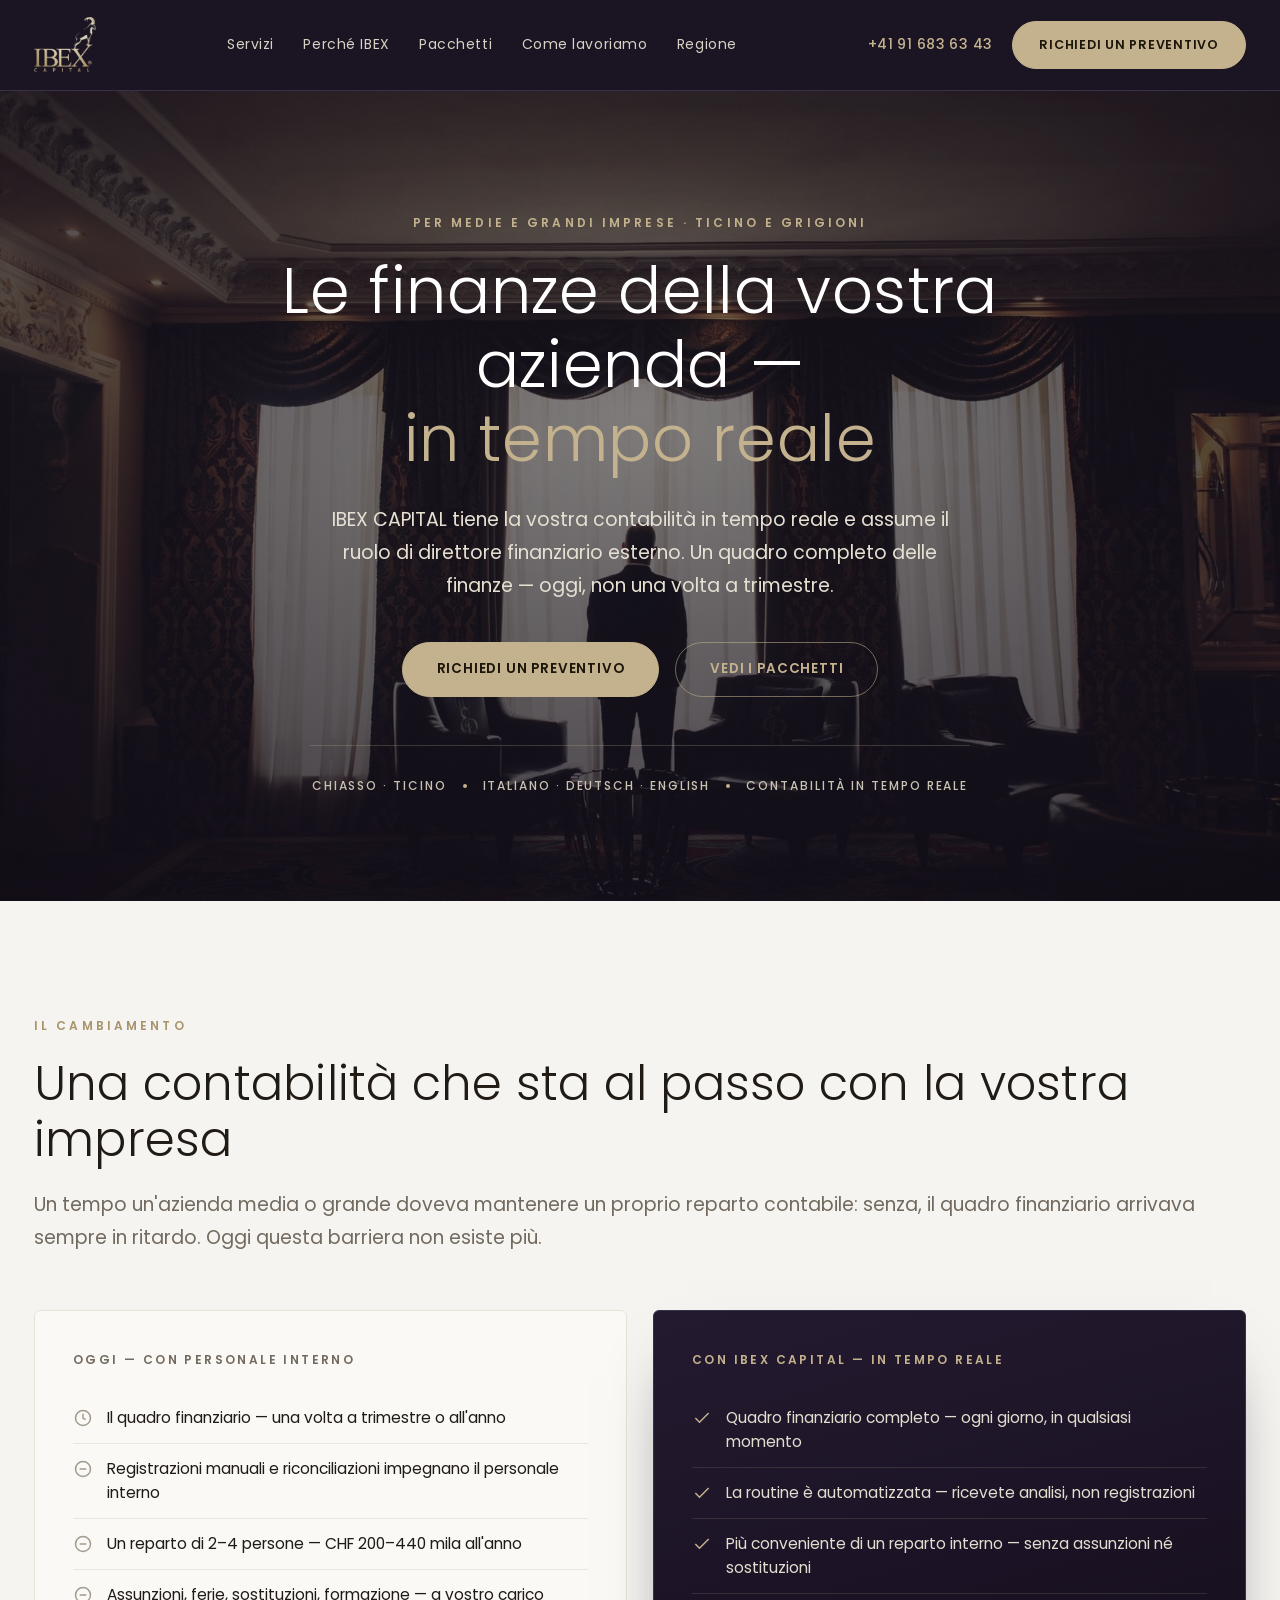
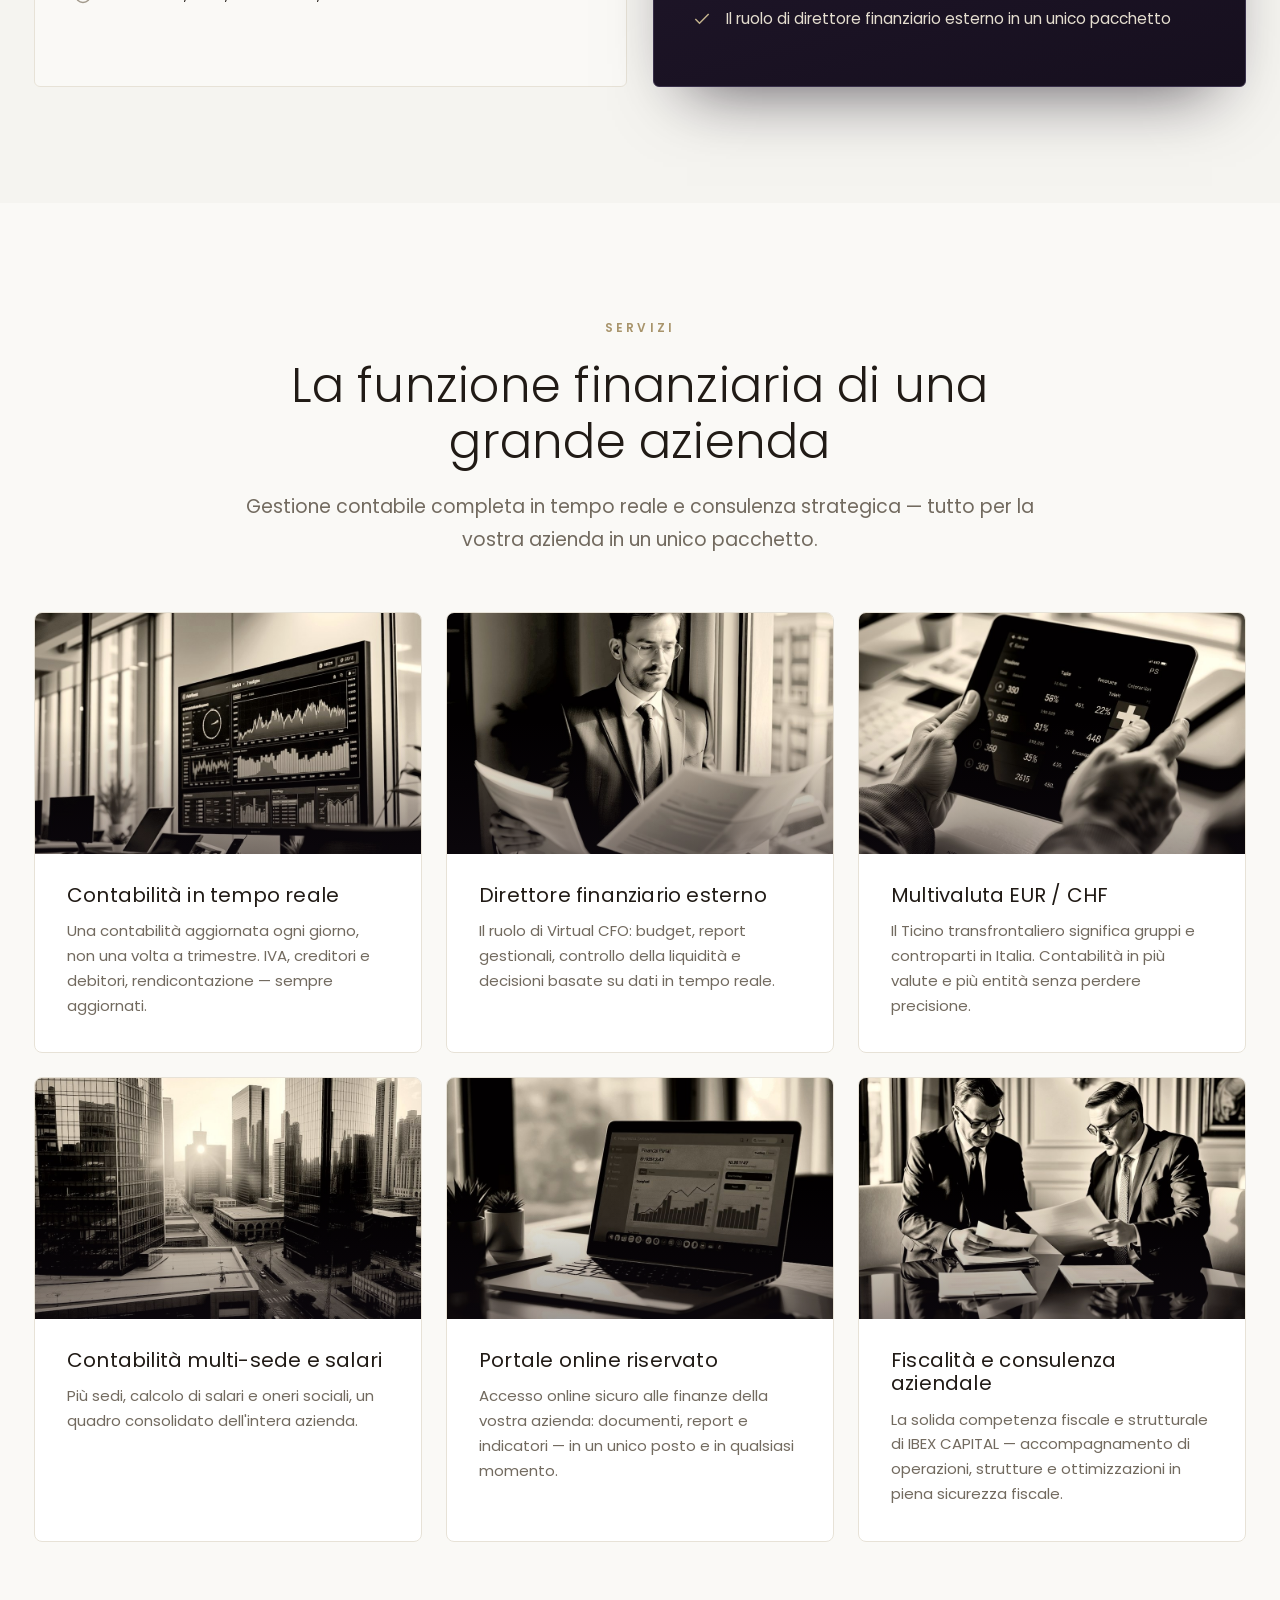
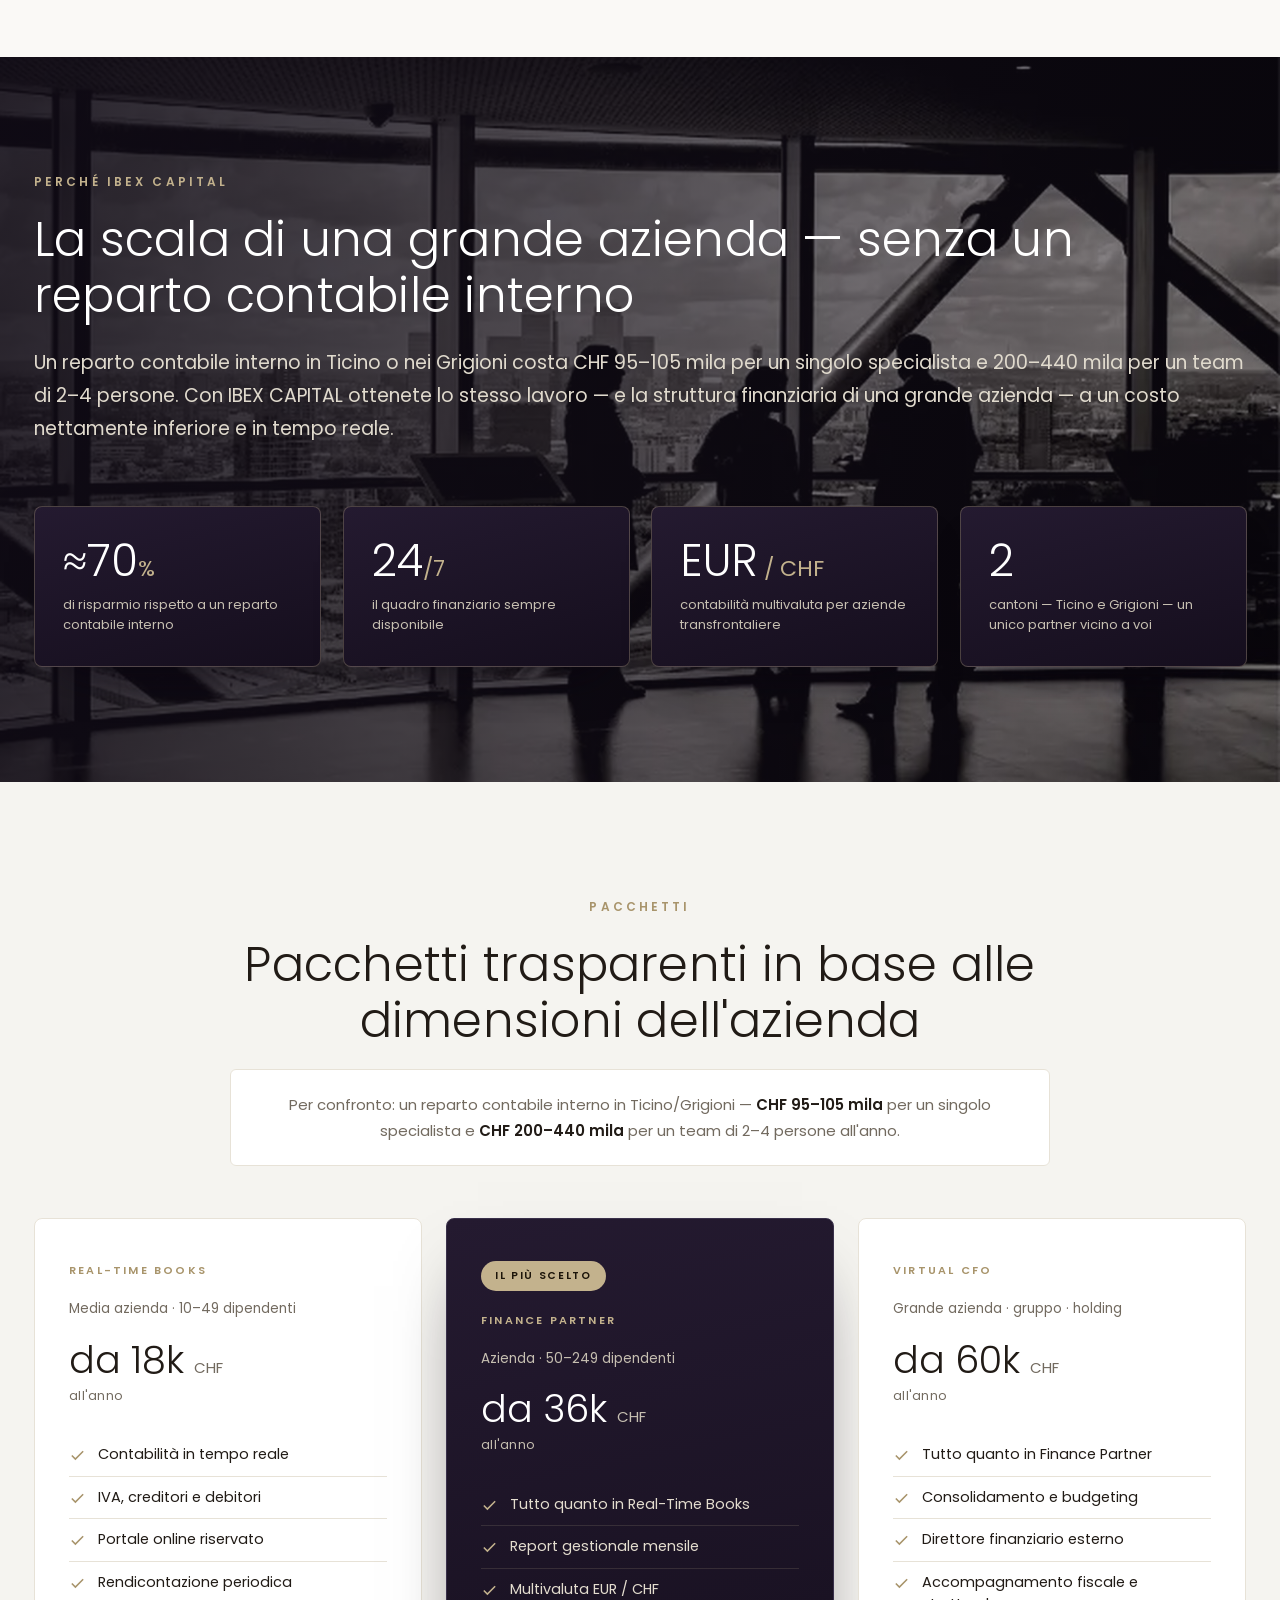
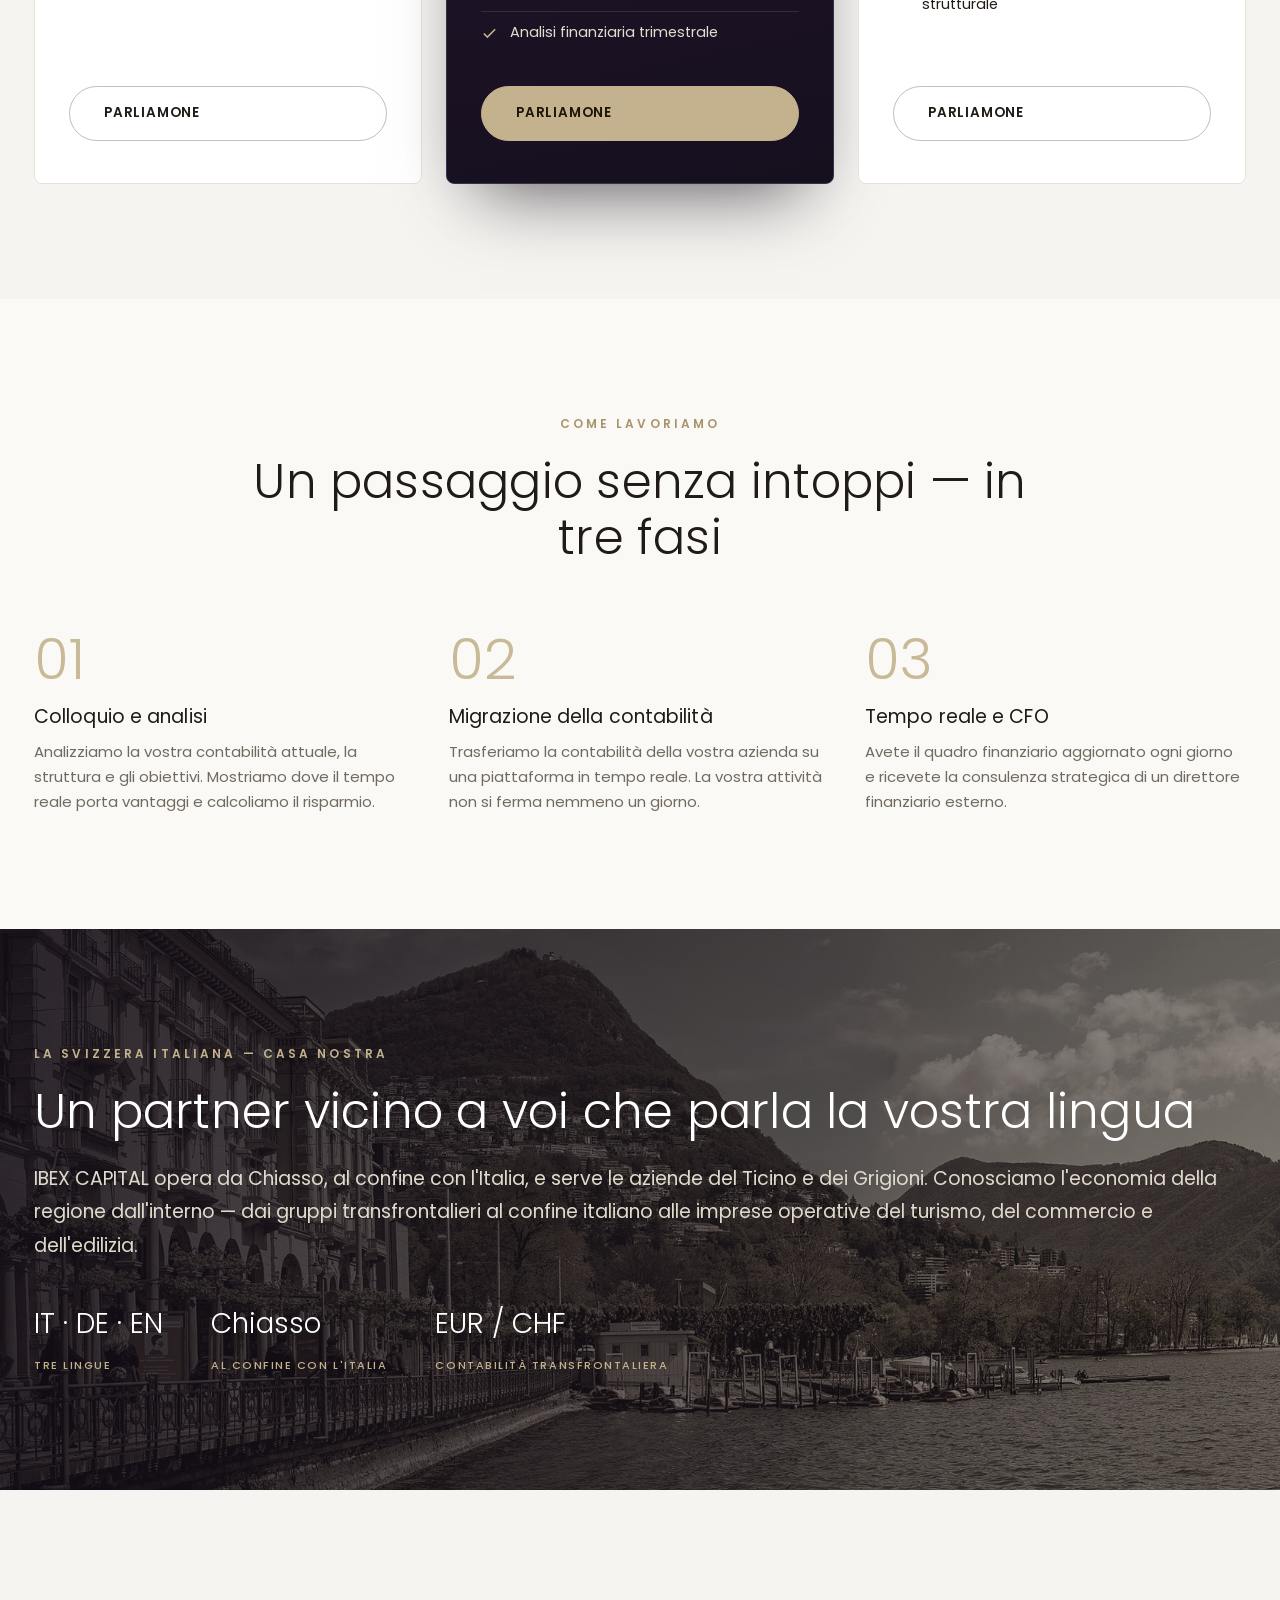
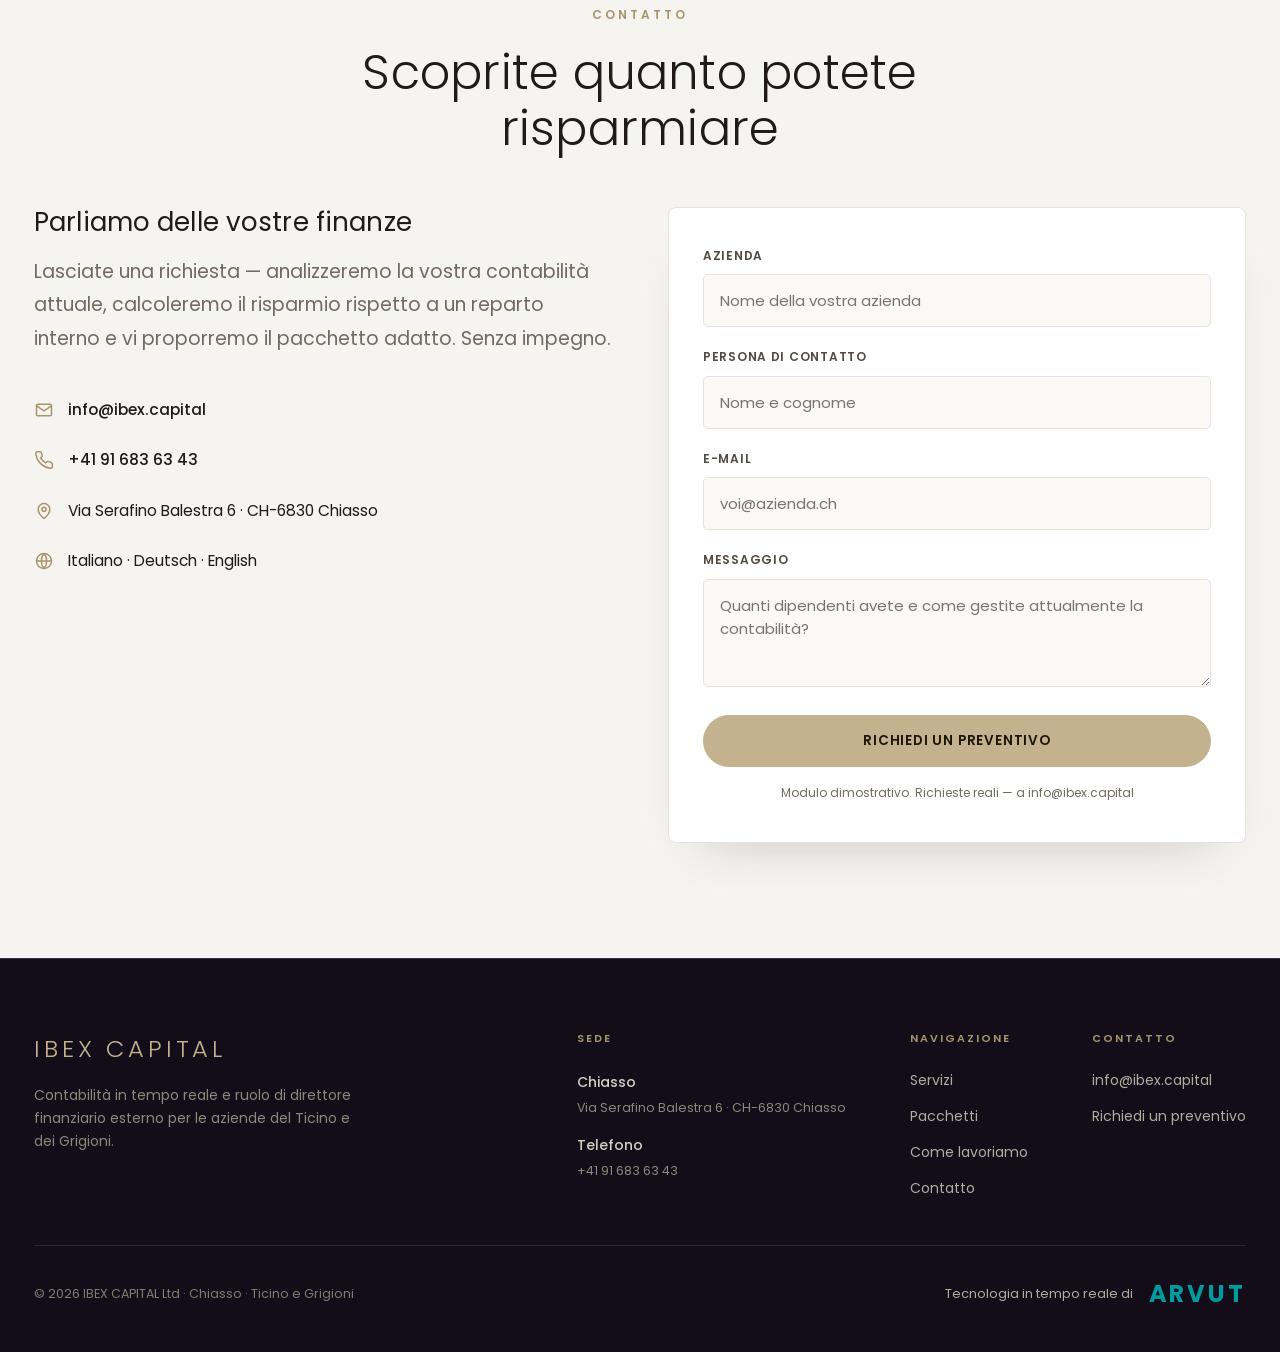
==== commit 9378f86d: "Italian copy edits from native Ticino review (accuracy + naturalness)" ====
--- a/index-it.html
+++ b/index-it.html
@@ -270,7 +270,7 @@
       <div class="trust">
         <span>Chiasso · Ticino</span><i class="dot"></i>
         <span>Italiano · Deutsch · English</span><i class="dot"></i>
-        <span>Real-Time Finance</span>
+        <span>Contabilità in tempo reale</span>
       </div>
     </div>
   </div>
@@ -282,7 +282,7 @@
     <div class="shead reveal">
       <p class="eyebrow">Il cambiamento</p>
       <h2>Una contabilità che sta al passo con la vostra impresa</h2>
-      <p class="lead">Un tempo un'azienda media o grande manteneva un proprio reparto contabile: altrimenti il quadro finanziario arrivava in ritardo. Oggi questa barriera non esiste più.</p>
+      <p class="lead">Un tempo un'azienda media o grande doveva mantenere un proprio reparto contabile: senza, il quadro finanziario arrivava sempre in ritardo. Oggi questa barriera non esiste più.</p>
     </div>
     <div class="shift-grid">
       <div class="shift-card now reveal">
@@ -312,7 +312,7 @@
   <div class="wrap">
     <div class="shead center reveal">
       <p class="eyebrow">Servizi</p>
-      <h2>Una funzione finanziaria di livello aziendale</h2>
+      <h2>La funzione finanziaria di una grande azienda</h2>
       <p class="lead">Gestione contabile completa in tempo reale e consulenza strategica — tutto per la vostra azienda in un unico pacchetto.</p>
     </div>
     <div class="svc-grid">
@@ -338,9 +338,9 @@
         </div>
       </div>
       <div class="svc reveal">
-        <div class="svc-img"><img src="assets/svc4.jpg?v=3" alt="Contabilità per sedi e salari"></div>
+        <div class="svc-img"><img src="assets/svc4.jpg?v=3" alt="Contabilità multi-sede e salari"></div>
         <div class="svc-body">
-          <h3>Contabilità per sedi e salari</h3>
+          <h3>Contabilità multi-sede e salari</h3>
           <p>Più sedi, calcolo di salari e oneri sociali, un quadro consolidato dell'intera azienda.</p>
         </div>
       </div>
@@ -355,7 +355,7 @@
         <div class="svc-img"><img src="assets/svc6.jpg?v=3" alt="Fiscalità e consulenza aziendale"></div>
         <div class="svc-body">
           <h3>Fiscalità e consulenza aziendale</h3>
-          <p>La solida competenza fiscale e strutturale di IBEX CAPITAL — accompagnamento di operazioni, strutture e ottimizzazioni senza rischi.</p>
+          <p>La solida competenza fiscale e strutturale di IBEX CAPITAL — accompagnamento di operazioni, strutture e ottimizzazioni in piena sicurezza fiscale.</p>
         </div>
       </div>
     </div>
@@ -370,11 +370,11 @@
     <div class="reveal">
       <p class="eyebrow light">Perché IBEX CAPITAL</p>
       <h2>La scala di una grande azienda — senza un reparto contabile interno</h2>
-      <p class="lead">Un reparto contabile interno in Ticino o nei Grigioni costa CHF 95–105 mila per un singolo specialista e 200–440 mila per un team di 2–4 persone. Con IBEX CAPITAL ottenete lo stesso lavoro — e una funzione finanziaria di livello aziendale — a un costo nettamente inferiore e in tempo reale.</p>
+      <p class="lead">Un reparto contabile interno in Ticino o nei Grigioni costa CHF 95–105 mila per un singolo specialista e 200–440 mila per un team di 2–4 persone. Con IBEX CAPITAL ottenete lo stesso lavoro — e la struttura finanziaria di una grande azienda — a un costo nettamente inferiore e in tempo reale.</p>
     </div>
     <div class="stats">
-      <div class="stat reveal"><div class="n">≈70<small>%</small></div><div class="t">di risparmio rispetto a un contabile interno all'anno</div></div>
-      <div class="stat reveal"><div class="n">24<small>/7</small></div><div class="t">il quadro finanziario disponibile in qualsiasi momento</div></div>
+      <div class="stat reveal"><div class="n">≈70<small>%</small></div><div class="t">di risparmio rispetto a un reparto contabile interno</div></div>
+      <div class="stat reveal"><div class="n">24<small>/7</small></div><div class="t">il quadro finanziario sempre disponibile</div></div>
       <div class="stat reveal"><div class="n">EUR<small> / CHF</small></div><div class="t">contabilità multivaluta per aziende transfrontaliere</div></div>
       <div class="stat reveal"><div class="n">2</div><div class="t">cantoni — Ticino e Grigioni — un unico partner vicino a voi</div></div>
     </div>
@@ -410,7 +410,7 @@
         <div class="price">da 36k <small>CHF</small></div>
         <p class="per">all'anno</p>
         <ul>
-          <li><svg class="chk" viewBox="0 0 24 24" fill="none" stroke="currentColor" stroke-width="2.2"><path d="M20 6 9 17l-5-5"/></svg>Tutto di Real-Time Books</li>
+          <li><svg class="chk" viewBox="0 0 24 24" fill="none" stroke="currentColor" stroke-width="2.2"><path d="M20 6 9 17l-5-5"/></svg>Tutto quanto in Real-Time Books</li>
           <li><svg class="chk" viewBox="0 0 24 24" fill="none" stroke="currentColor" stroke-width="2.2"><path d="M20 6 9 17l-5-5"/></svg>Report gestionale mensile</li>
           <li><svg class="chk" viewBox="0 0 24 24" fill="none" stroke="currentColor" stroke-width="2.2"><path d="M20 6 9 17l-5-5"/></svg>Multivaluta EUR / CHF</li>
           <li><svg class="chk" viewBox="0 0 24 24" fill="none" stroke="currentColor" stroke-width="2.2"><path d="M20 6 9 17l-5-5"/></svg>Analisi finanziaria trimestrale</li>
@@ -423,7 +423,7 @@
         <div class="price">da 60k <small>CHF</small></div>
         <p class="per">all'anno</p>
         <ul>
-          <li><svg class="chk" viewBox="0 0 24 24" fill="none" stroke="currentColor" stroke-width="2.2"><path d="M20 6 9 17l-5-5"/></svg>Tutto di Finance Partner</li>
+          <li><svg class="chk" viewBox="0 0 24 24" fill="none" stroke="currentColor" stroke-width="2.2"><path d="M20 6 9 17l-5-5"/></svg>Tutto quanto in Finance Partner</li>
           <li><svg class="chk" viewBox="0 0 24 24" fill="none" stroke="currentColor" stroke-width="2.2"><path d="M20 6 9 17l-5-5"/></svg>Consolidamento e budgeting</li>
           <li><svg class="chk" viewBox="0 0 24 24" fill="none" stroke="currentColor" stroke-width="2.2"><path d="M20 6 9 17l-5-5"/></svg>Direttore finanziario esterno</li>
           <li><svg class="chk" viewBox="0 0 24 24" fill="none" stroke="currentColor" stroke-width="2.2"><path d="M20 6 9 17l-5-5"/></svg>Accompagnamento fiscale e strutturale</li>
@@ -439,7 +439,7 @@
   <div class="wrap">
     <div class="shead center reveal">
       <p class="eyebrow">Come lavoriamo</p>
-      <h2>Il passaggio senza interruzioni — in tre passi</h2>
+      <h2>Un passaggio senza intoppi — in tre fasi</h2>
     </div>
     <div class="steps">
       <div class="step reveal">
@@ -455,7 +455,7 @@
       <div class="step reveal">
         <div class="num">03</div>
         <h3>Tempo reale e CFO</h3>
-        <p>Vedete le finanze ogni giorno e ricevete la consulenza strategica di un direttore finanziario esterno.</p>
+        <p>Avete il quadro finanziario aggiornato ogni giorno e ricevete la consulenza strategica di un direttore finanziario esterno.</p>
       </div>
     </div>
   </div>
@@ -537,7 +537,7 @@
     </div>
     <div class="foot-bot">
       <span class="copy">© 2026 IBEX CAPITAL Ltd · Chiasso · Ticino e Grigioni</span>
-      <span class="foot-credit"><span class="lbl">Tecnologia in tempo reale</span><span class="arvut-wm">ARVUT</span></span>
+      <span class="foot-credit"><span class="lbl">Tecnologia in tempo reale di</span><span class="arvut-wm">ARVUT</span></span>
     </div>
   </div>
 </footer>
